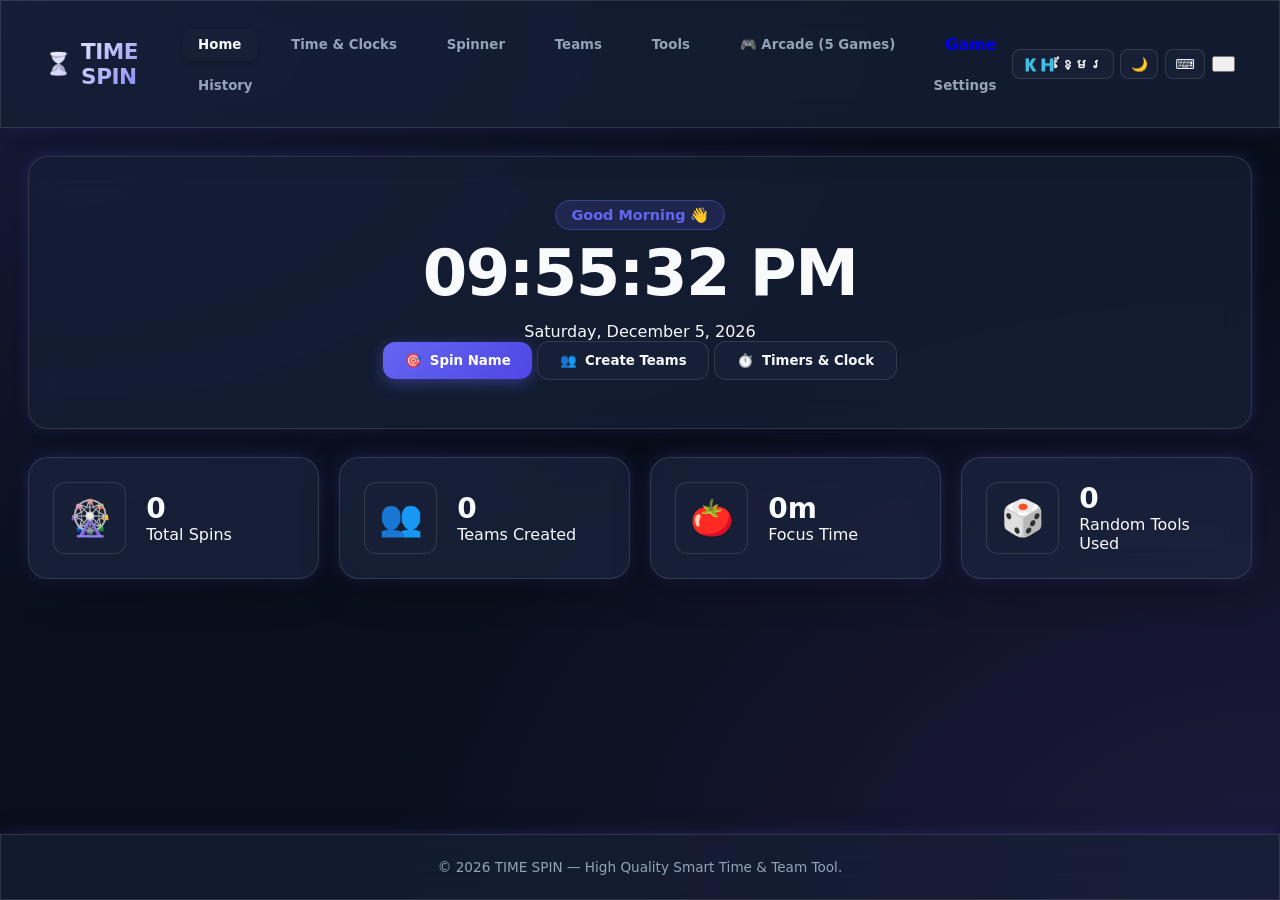
==== index.html @ ddfedff4 "Update index.html" ====
<!DOCTYPE html>
<html lang="en" data-theme="dark">
<head>
    <meta charset="UTF-8">
    <meta name="viewport" content="width=device-width, initial-scale=1.0">

    <!-- Primary Search Engine Meta Tags -->
    <title>TIME SPIN</title>
    <meta name="title" content="TIME SPIN">
    <meta name="description" content="Spin the wheel for fair team selection, random decision making, and smart time management. Fast, interactive, and free web tool for teams.">
    <meta name="keywords" content="time spin, spinner wheel, random team generator, picker wheel, team decision tool, smart time tool">
    <meta name="robots" content="index, follow">
    <meta name="author" content="TIME SPIN">
    <link rel="canonical" href="https://wheel-khm.vercel.app/">

    <!-- Google Verification -->
    <meta name="google-site-verification" content="googleb26cb705396bf2af.html" />
    <meta name="google-site-verification" content="B0b2CfWbl_E08tUNxTFK2BG5XMaXDH1LVShNMa6M0r8" />

    <!-- Open Graph / Facebook (Shows Logo & Banner on Link Shares) -->
    <meta property="og:type" content="website">
    <meta property="og:url" content="https://wheel-khm.vercel.app/">
    <meta property="og:title" content="TIME SPIN">
    <meta property="og:description" content="Spin the wheel for fair team selection, random decision making, and smart time management.">
    <meta property="og:image" content="https://wheel-khm.vercel.app/logo.png">
    <meta property="og:site_name" content="TIME SPIN">

    <!-- Twitter Card -->
    <meta name="twitter:card" content="summary_large_image">
    <meta name="twitter:url" content="https://wheel-khm.vercel.app/">
    <meta name="twitter:title" content="TIME SPIN">
    <meta name="twitter:description" content="Spin the wheel for fair team selection, random decision making, and smart time management.">
    <meta name="twitter:image" content="https://wheel-khm.vercel.app/logo.png">

    <!-- Favicon & Apple Touch Icon -->
    <link rel="icon" href="logo.png" type="image/png">
    <link rel="shortcut icon" href="logo.png" type="image/png">
    <link rel="apple-touch-icon" href="logo.png">

    <!-- Stylesheet -->
    <link rel="stylesheet" href="style.css">

    <!-- Google Structured Data (JSON-LD) for Logo & Search Snippets -->
    <script type="application/ld+json">
    {
      "@context": "https://schema.org",
      "@graph": [
        {
          "@type": "Organization",
          "@id": "https://yourdomain.com/#organization",
          "name": "TIME SPIN",
          "url": "https://yourdomain.com/",
          "logo": {
            "@type": "ImageObject",
            "url": "https://yourdomain.com/logo.png"
          }
        },
        {
          "@type": "WebApplication",
          "@id": "https://yourdomain.com/#webapp",
          "url": "https://yourdomain.com/",
          "name": "TIME SPIN",
          "applicationCategory": "UtilityApplication",
          "operatingSystem": "All",
          "description": "Interactive wheel tool for time management, random selection, and team coordination."
        }
      ]
    }
    </script>
</head>
<body>

    <canvas id="confettiCanvas"></canvas>

    <!-- HEADER / NAVIGATION -->
    <header class="navbar glass">
        <div class="nav-container">
            <div class="logo">
                <div class="logo-icon">⏳</div>
                <span class="logo-text">TIME SPIN</span>
            </div>

            <nav class="nav-menu" id="navMenu">
                <button class="nav-link active" data-tab="home" data-i18n="nav_home">Home</button>
                <button class="nav-link" data-tab="time" data-i18n="nav_time">Time & Clocks</button>
                <button class="nav-link" data-tab="spinner" data-i18n="nav_spinner">Spinner</button>
                <button class="nav-link" data-tab="teams" data-i18n="nav_teams">Teams</button>
                <button class="nav-link" data-tab="tools" data-i18n="nav_tools">Tools</button>
                <button class="nav-link" data-tab="games">🎮 Arcade (5 Games)</button>
                <!-- <button class="nav-link" data-tab="games"><a href="./game/index.html"></a>🎮 Arcade</button> -->

                <button class="nav-link" id="game"><a href="./game/index.html">Game</a></button>
                <button class="nav-link" data-tab="history" data-i18n="nav_history">History</button>
                <button class="nav-link" data-tab="settings" data-i18n="nav_settings">Settings</button>
            </nav>

            <div class="nav-actions">
                <button class="icon-btn" id="langToggle" aria-label="Toggle Language">🇰🇭 ខ្មែរ</button>
                <button class="icon-btn" id="themeToggle" aria-label="Toggle Theme">🌙</button>
                <button class="icon-btn" id="shortcutHelpBtn" aria-label="Keyboard Shortcuts">⌨️</button>
                <button class="hamburger" id="hamburgerBtn" aria-label="Toggle Menu">
                    <span></span><span></span><span></span>
                </button>
            </div>
        </div>
    </header>

    <!-- MAIN CONTENT CONTAINERS -->
    <main class="app-main">

        <!-- 1. HOME DASHBOARD -->
        <section id="tab-home" class="tab-page active">
            <div class="hero-section glass">
                <div class="hero-content">
                    <span class="greeting-badge" id="greetingText">Good Morning 👋</span>
                    <h1 class="hero-time" id="heroTimeDisplay">00:00:00 AM</h1>
                    <p class="hero-date" id="heroDateDisplay">Thursday, August 20, 2026</p>
                    <div class="quick-actions">
                        <button class="btn btn-primary" onclick="switchTab('spinner')">🎯 <span data-i18n="btn_spin">Spin Name</span></button>
                        <button class="btn btn-secondary" onclick="switchTab('teams')">👥 <span data-i18n="btn_teams">Create Teams</span></button>
                        <button class="btn btn-secondary" onclick="switchTab('time')">⏱️ <span data-i18n="btn_timer">Timers & Clock</span></button>
                    </div>
                </div>
            </div>

            <div class="grid-layout cols-4 mt-2">
                <div class="card glass stat-card">
                    <div class="stat-icon">🎡</div>
                    <div>
                        <div class="stat-value" id="statSpins">0</div>
                        <div class="stat-label" data-i18n="stat_spins">Total Spins</div>
                    </div>
                </div>
                <div class="card glass stat-card">
                    <div class="stat-icon">👥</div>
                    <div>
                        <div class="stat-value" id="statTeams">0</div>
                        <div class="stat-label" data-i18n="stat_teams">Teams Created</div>
                    </div>
                </div>
                <div class="card glass stat-card">
                    <div class="stat-icon">🍅</div>
                    <div>
                        <div class="stat-value" id="statFocus">0m</div>
                        <div class="stat-label" data-i18n="stat_focus">Focus Time</div>
                    </div>
                </div>
                <div class="card glass stat-card">
                    <div class="stat-icon">🎲</div>
                    <div>
                        <div class="stat-value" id="statRandom">0</div>
                        <div class="stat-label" data-i18n="stat_random">Random Tools Used</div>
                    </div>
                </div>
            </div>
        </section>

        <!-- 2. TIME & CLOCKS SECTION -->
        <section id="tab-time" class="tab-page">
            <div class="subnav-tabs">
                <button class="subtab-btn active" data-subtab="subtab-clock" data-i18n="sub_clock">Clock</button>
                <button class="subtab-btn" data-subtab="subtab-timer" data-i18n="sub_timer">Timer</button>
                <button class="subtab-btn" data-subtab="subtab-stopwatch" data-i18n="sub_stopwatch">Stopwatch</button>
                <button class="subtab-btn" data-subtab="subtab-pomodoro" data-i18n="sub_pomodoro">Pomodoro</button>
                <button class="subtab-btn" data-subtab="subtab-world" data-i18n="sub_world">World Clock</button>
                <button class="subtab-btn" data-subtab="subtab-alarm" data-i18n="sub_alarm">Alarms</button>
            </div>

            <!-- Digital & Analog Clock -->
            <div id="subtab-clock" class="subtab-content active">
                <div class="grid-layout cols-2">
                    <div class="card glass text-center">
                        <h3 data-i18n="digital_clock">Digital Clock</h3>
                        <div class="clock-large" id="digitalClockTime">00:00:00</div>
                        <div class="clock-sub" id="digitalClockDate">Loading...</div>
                        <div class="mt-1">
                            <button class="btn btn-sm btn-secondary" id="toggleFormatBtn">Switch to 24H</button>
                        </div>
                    </div>
                    <div class="card glass flex-center flex-column">
                        <h3 data-i18n="analog_clock">Analog Clock</h3>
                        <div class="analog-clock">
                            <div class="hand hour-hand" id="hourHand"></div>
                            <div class="hand min-hand" id="minHand"></div>
                            <div class="hand sec-hand" id="secHand"></div>
                            <div class="center-dot"></div>
                        </div>
                    </div>
                </div>
            </div>

            <!-- Countdown Timer -->
            <div id="subtab-timer" class="subtab-content">
                <div class="card glass max-w-600 text-center">
                    <h3 data-i18n="timer_title">Countdown Timer</h3>
                    <div class="timer-display-large" id="timerDisplay">00:00:00</div>
                    <div class="input-group-row mb-1">
                        <input type="number" id="timerHrs" placeholder="HH" min="0" max="23">
                        <input type="number" id="timerMins" placeholder="MM" min="0" max="59" value="5">
                        <input type="number" id="timerSecs" placeholder="SS" min="0" max="59" value="0">
                    </div>
                    <div class="preset-pills mb-1">
                        <button class="pill-btn" onclick="setTimerPreset(1)">1m</button>
                        <button class="pill-btn" onclick="setTimerPreset(5)">5m</button>
                        <button class="pill-btn" onclick="setTimerPreset(10)">10m</button>
                        <button class="pill-btn" onclick="setTimerPreset(15)">15m</button>
                        <button class="pill-btn" onclick="setTimerPreset(30)">30m</button>
                    </div>
                    <div class="flex-center gap-1">
                        <button class="btn btn-primary" id="timerStartBtn" onclick="toggleTimer()">Start</button>
                        <button class="btn btn-danger" onclick="resetTimer()">Reset</button>
                    </div>
                </div>
            </div>

            <!-- Stopwatch -->
            <div id="subtab-stopwatch" class="subtab-content">
                <div class="card glass max-w-600 text-center">
                    <h3 data-i18n="sw_title">Precision Stopwatch</h3>
                    <div class="timer-display-large" id="swDisplay">00:00:00.00</div>
                    <div class="flex-center gap-1 mb-1">
                        <button class="btn btn-primary" id="swStartBtn" onclick="toggleStopwatch()">Start</button>
                        <button class="btn btn-secondary" onclick="lapStopwatch()">Lap</button>
                        <button class="btn btn-danger" onclick="resetStopwatch()">Reset</button>
                    </div>
                    <div class="lap-list mt-1" id="lapList"></div>
                </div>
            </div>

            <!-- Pomodoro Timer -->
            <div id="subtab-pomodoro" class="subtab-content">
                <div class="card glass max-w-600 text-center">
                    <span class="greeting-badge" id="pomoPhase">Focus Session</span>
                    <div class="timer-display-large" id="pomoDisplay">25:00</div>
                    <p class="mb-1" id="pomoQuote">"Stay focused 💪"</p>
                    <div class="flex-center gap-1 mb-1">
                        <button class="btn btn-primary" id="pomoStartBtn" onclick="togglePomo()">Start</button>
                        <button class="btn btn-secondary" onclick="skipPomo()">Skip</button>
                        <button class="btn btn-danger" onclick="resetPomo()">Reset</button>
                    </div>
                    <div class="stat-label">Completed Sessions: <strong id="pomoSessionCount">0</strong></div>
                </div>
            </div>

            <!-- World Clock -->
            <div id="subtab-world" class="subtab-content">
                <div class="grid-layout cols-3" id="worldClockGrid"></div>
            </div>

            <!-- Alarms -->
            <div id="subtab-alarm" class="subtab-content">
                <div class="card glass max-w-600">
                    <h3 data-i18n="alarm_add">Add New Alarm</h3>
                    <div class="input-group-row">
                        <input type="time" id="alarmTimeInput">
                        <input type="text" id="alarmLabelInput" placeholder="Alarm Label (e.g. Standup)">
                        <button class="btn btn-primary" onclick="addAlarm()">Add Alarm</button>
                    </div>
                    <div class="alarm-list mt-2" id="alarmList"></div>
                </div>
            </div>
        </section>

        <!-- 3. RANDOM NAME SPINNER -->
        <section id="tab-spinner" class="tab-page">
            <div class="spinner-layout">
                <div class="card glass flex-center flex-column wheel-wrapper">
                    <div class="wheel-pointer"></div>
                    <canvas id="wheelCanvas"></canvas>
                    <button class="btn btn-primary btn-lg mt-1" id="spinBtn" onclick="spinWheel()">SPIN 🎯</button>
                </div>

                <div class="card glass control-panel">
                    <h3 data-i18n="participant_manager">Participants Manager</h3>
                    <p class="text-muted text-sm mb-1">Enter names (one per line or separated by commas):</p>
                    <textarea id="namesInput" rows="8">Menghong
Dara
Sokha
Vanna
Rina
Pheak
Chan</textarea>
                    
                    <div class="flex-center gap-1 mb-1">
                        <button class="btn btn-sm btn-secondary" onclick="shuffleNames()">Shuffle</button>
                        <button class="btn btn-sm btn-danger" onclick="clearNames()">Clear</button>
                    </div>

                    <hr class="divider">

                    <div class="toggle-control mb-1">
                        <label for="removeWinnerToggle">Remove winner after spin</label>
                        <input type="checkbox" id="removeWinnerToggle" class="custom-checkbox">
                    </div>
                    <div class="toggle-control">
                        <label for="soundToggle">Sound effects</label>
                        <input type="checkbox" id="soundToggle" class="custom-checkbox" checked>
                    </div>
                </div>
            </div>
        </section>

        <!-- 4. TEAM GENERATOR -->
        <section id="tab-teams" class="tab-page">
            <div class="grid-layout cols-2 mb-2">
                <div class="card glass">
                    <h3 data-i18n="team_gen_title">Team Generator</h3>
                    <label class="text-sm text-muted">Members List:</label>
                    <textarea id="teamMembersInput" rows="6">Menghong
Dara
Sokha
Vanna
Rina
Pheak
Chan
Rith
Lina
Bora
Vannak
Pisey</textarea>
                    <div class="input-group-row mt-1">
                        <div>
                            <label class="text-sm text-muted">Mode:</label>
                            <select id="teamGenMode">
                                <option value="numTeams">Number of Teams</option>
                                <option value="sizeTeam">People per Team</option>
                            </select>
                        </div>
                        <div>
                            <label class="text-sm text-muted">Count / Size:</label>
                            <input type="number" id="teamGenVal" value="3" min="1" max="20">
                        </div>
                    </div>
                    <button class="btn btn-primary mt-1" onclick="generateTeams()">Generate Teams</button>
                </div>

                <div class="card glass">
                    <h3 data-i18n="random_task_assign">Random Task Assignee</h3>
                    <label class="text-sm text-muted">Tasks List (comma-separated):</label>
                    <input type="text" id="taskListInput" value="Presentation, Coding, Design, Testing, Documentation">
                    <button class="btn btn-secondary mt-1" onclick="assignTasks()">Assign Tasks to Members</button>
                    <div class="task-output mt-1" id="taskOutput"></div>
                </div>
            </div>

            <div class="teams-grid" id="teamsOutputGrid"></div>
        </section>

        <!-- 5. TOOLS SECTION -->
        <section id="tab-tools" class="tab-page">
            <div class="grid-layout cols-3">
                <div class="card glass text-center">
                    <h3 data-i18n="tool_coin">Coin Flip</h3>
                    <div class="coin-container">
                        <div class="coin" id="coinElem">
                            <div class="coin-face coin-front">HEADS</div>
                            <div class="coin-face coin-back">TAILS</div>
                        </div>
                    </div>
                    <button class="btn btn-primary" onclick="flipCoin()">FLIP COIN</button>
                </div>

                <div class="card glass text-center">
                    <h3 data-i18n="tool_dice">Dice Roller</h3>
                    <div class="dice-box" id="diceDisplay">6</div>
                    <div class="flex-center gap-1 mb-1">
                        <select id="diceType">
                            <option value="6">D6</option>
                            <option value="8">D8</option>
                            <option value="10">D10</option>
                            <option value="12">D12</option>
                            <option value="20">D20</option>
                        </select>
                    </div>
                    <button class="btn btn-primary" onclick="rollDice()">ROLL DICE</button>
                </div>

                <div class="card glass text-center">
                    <h3 data-i18n="tool_choice">Choice Picker</h3>
                    <div class="result-box" id="choiceOutput">-</div>
                    <input type="text" id="choiceListInput" value="Pizza, Burger, Noodles, Sushi, Rice">
                    <button class="btn btn-primary mt-1" onclick="pickRandomChoice()">PICK RANDOM</button>
                </div>

                <div class="card glass text-center">
                    <h3 data-i18n="tool_number">Number Generator</h3>
                    <div class="result-box" id="numberOutput">-</div>
                    <div class="input-group-row">
                        <input type="number" id="numMin" value="1" placeholder="Min">
                        <input type="number" id="numMax" value="100" placeholder="Max">
                    </div>
                    <button class="btn btn-primary mt-1" onclick="generateRandomNumber()">GENERATE</button>
                </div>
            </div>
        </section>

        <!-- 6. HISTORY DASHBOARD -->
        <section id="tab-history" class="tab-page">
            <div class="card glass">
                <div class="flex-between mb-1">
                    <h3 data-i18n="history_title">Activity & Selection History</h3>
                    <button class="btn btn-sm btn-danger" onclick="clearHistory()">Clear History</button>
                </div>
                <div class="history-list" id="historyListContainer"></div>
            </div>
        </section>

        <!-- 7. SETTINGS PAGE -->
        <section id="tab-settings" class="tab-page">
            <div class="card glass max-w-600">
                <h3 data-i18n="settings_title">Application Settings</h3>
                <div class="setting-item">
                    <span>Accent Theme Color</span>
                    <input type="color" id="accentColorPicker" value="#6366f1" onchange="updateAccentColor(this.value)">
                </div>
                <div class="setting-item">
                    <span>Data Management</span>
                    <div class="flex-center gap-1">
                        <button class="btn btn-sm btn-secondary" onclick="exportData()">Export JSON</button>
                        <button class="btn btn-sm btn-secondary" onclick="triggerImport()">Import JSON</button>
                        <input type="file" id="importFileInput" style="display:none;" onchange="importData(event)">
                    </div>
                </div>
                <div class="setting-item">
                    <span>Reset All Application Data</span>
                    <button class="btn btn-sm btn-danger" onclick="confirmResetAll()">Reset Data</button>
                </div>
            </div>
        </section>

    </main>

    <!-- FOOTER -->
    <footer class="glass footer">
        <p>© 2026 TIME SPIN — High Quality Smart Time & Team Tool.</p>
    </footer>

    <!-- WINNER MODAL -->
    <div class="modal-overlay" id="winnerModal">
        <div class="modal-card glass text-center">
            <h2>🎉 CONGRATULATIONS! 🎉</h2>
            <div class="winner-name-display" id="modalWinnerName">Winner Name</div>
            <p>has been randomly selected!</p>
            <div class="flex-center gap-1 mt-2">
                <button class="btn btn-primary" onclick="closeWinnerModal()">Close</button>
            </div>
        </div>
    </div>

    <!-- SHORTCUTS MODAL -->
    <div class="modal-overlay" id="shortcutsModal">
        <div class="modal-card glass">
            <h3>⌨️ Keyboard Shortcuts</h3>
            <ul class="shortcut-list">
                <li><kbd>Space</kbd> Start / Pause Active Timer</li>
                <li><kbd>S</kbd> Spin Wheel</li>
                <li><kbd>Esc</kbd> Close Modals</li>
            </ul>
            <div class="text-center mt-2">
                <button class="btn btn-secondary" onclick="closeShortcutsModal()">Close</button>
            </div>
        </div>
    </div>


   



    <!-- ARCADE GAMES SECTION -->
<section id="tab-games" class="tab-page">
    <div class="subnav-tabs mb-2">
        <button class="subtab-btn active" data-subtab="subtab-typing">⌨️ Speed Typer</button>
        <button class="subtab-btn" data-subtab="subtab-reaction">⚡ Reaction Tester</button>
        <button class="subtab-btn" data-subtab="subtab-aim">🎯 Aim Trainer</button>
        <button class="subtab-btn" data-subtab="subtab-simon">🧠 Memory Lights</button>
        <button class="subtab-btn" data-subtab="subtab-whack">🔨 Mole Smasher</button>
    </div>

    <!-- 1. SPEED TYPER -->
    <div id="subtab-typing" class="subtab-content active">
        <div class="card glass max-w-600 text-center">
            <h3>Speed Typer</h3>
            <p class="text-muted text-sm mb-1">Type as many words as possible before time runs out!</p>
            <div class="flex-between mb-1">
                <span>Time: <strong id="typerTime">15</strong>s</span>
                <span>Score: <strong id="typerScore">0</strong></span>
            </div>
            <div class="typer-word-box my-1" id="typerWord">Click Start</div>
            <input type="text" id="typerInput" placeholder="Type here..." disabled autocomplete="off">
            <button class="btn btn-primary mt-2" id="typerStartBtn" onclick="startSpeedTyper()">Start Test</button>
        </div>
    </div>

    <!-- 2. REACTION TESTER -->
    <div id="subtab-reaction" class="subtab-content">
        <div class="card glass max-w-600 text-center">
            <h3>Reaction Time Tester</h3>
            <p class="text-muted text-sm mb-1">Click the box as fast as you can when it turns GREEN!</p>
            <div class="reaction-box my-2" id="reactionBox" onclick="handleReactionClick()">Click to Begin</div>
            <div class="game-status-text" id="reactionResult">Best Time: -- ms</div>
        </div>
    </div>

    <!-- 3. AIM TRAINER -->
    <div id="subtab-aim" class="subtab-content">
        <div class="card glass max-w-600 text-center">
            <h3>Aim & Click Trainer</h3>
            <div class="flex-between mb-1">
                <span>Time: <strong id="aimTime">15</strong>s</span>
                <span>Targets: <strong id="aimScore">0</strong></span>
            </div>
            <div class="aim-area my-1" id="aimArea">
                <div class="aim-target" id="aimTarget" onclick="hitAimTarget()">🎯</div>
            </div>
            <button class="btn btn-primary mt-1" id="aimStartBtn" onclick="startAimTrainer()">Start Game</button>
        </div>
    </div>

    <!-- 4. MEMORY LIGHTS (SIMON) -->
    <div id="subtab-simon" class="subtab-content">
        <div class="card glass max-w-600 text-center">
            <h3>Memory Pattern Lights</h3>
            <div class="game-status-text my-1" id="simonStatus">Level: 1</div>
            <div class="simon-grid my-2">
                <button class="simon-btn red" id="simon-0" onclick="handleSimonClick(0)"></button>
                <button class="simon-btn blue" id="simon-1" onclick="handleSimonClick(1)"></button>
                <button class="simon-btn green" id="simon-2" onclick="handleSimonClick(2)"></button>
                <button class="simon-btn yellow" id="simon-3" onclick="handleSimonClick(3)"></button>
            </div>
            <button class="btn btn-primary" onclick="startSimon()">Start Sequence</button>
        </div>
    </div>

    <!-- 5. MOLE SMASHER -->
    <div id="subtab-whack" class="subtab-content">
        <div class="card glass max-w-600 text-center">
            <h3>Mole Smasher</h3>
            <div class="flex-between mb-1">
                <span>Time: <strong id="moleTime">15</strong>s</span>
                <span>Score: <strong id="moleScore">0</strong></span>
            </div>
            <div class="mole-grid my-2">
                <div class="mole-hole" onclick="smackMole(0)"><span class="mole">🐹</span></div>
                <div class="mole-hole" onclick="smackMole(1)"><span class="mole">🐹</span></div>
                <div class="mole-hole" onclick="smackMole(2)"><span class="mole">🐹</span></div>
                <div class="mole-hole" onclick="smackMole(3)"><span class="mole">🐹</span></div>
                <div class="mole-hole" onclick="smackMole(4)"><span class="mole">🐹</span></div>
                <div class="mole-hole" onclick="smackMole(5)"><span class="mole">🐹</span></div>
            </div>
            <button class="btn btn-primary" id="moleStartBtn" onclick="startMoleGame()">Start Game</button>
        </div>
    </div>
</section>

    <script src="script.js"></script>
</body>
</html>
---- style.css ----
/* --- TIME SPIN ULTRA-HIGH QUALITY STYLESHEET --- */

:root {
    --bg-primary: #0a0f1d;
    --bg-secondary: #161f36;
    --bg-glass: rgba(22, 31, 54, 0.75);
    --bg-card: rgba(30, 41, 69, 0.6);
    --text-primary: #f8fafc;
    --text-muted: #94a3b8;
    --accent-color: #6366f1;
    --accent-hover: #4f46e5;
    --accent-glow: rgba(99, 102, 241, 0.4);
    --border-color: rgba(255, 255, 255, 0.12);
    --shadow-glow: 0 12px 40px -10px rgba(0, 0, 0, 0.5), 0 0 20px -5px var(--accent-glow);
    --radius-lg: 20px;
    --radius-md: 12px;
    --radius-sm: 8px;
    --transition-speed: 0.25s;
}

[data-theme="light"] {
    --bg-primary: #f1f5f9;
    --bg-secondary: #ffffff;
    --bg-glass: rgba(255, 255, 255, 0.85);
    --bg-card: rgba(255, 255, 255, 0.7);
    --text-primary: #0f172a;
    --text-muted: #64748b;
    --border-color: rgba(0, 0, 0, 0.08);
    --shadow-glow: 0 12px 30px -10px rgba(0, 0, 0, 0.08);
}

* {
    box-sizing: border-box;
    margin: 0;
    padding: 0;
    font-family: system-ui, -apple-system, BlinkMacSystemFont, 'Segoe UI', Roboto, 'Khmer OS Battambang', sans-serif;
    text-decoration: none;
}

body {
    background-color: var(--bg-primary);
    background-image: 
        radial-gradient(at 0% 0%, rgba(99, 102, 241, 0.15) 0px, transparent 50%),
        radial-gradient(at 100% 100%, rgba(139, 92, 246, 0.15) 0px, transparent 50%);
    background-attachment: fixed;
    color: var(--text-primary);
    min-height: 100vh;
    display: flex;
    flex-direction: column;
    overflow-x: hidden;
    transition: background-color var(--transition-speed), color var(--transition-speed);
}

/* Glassmorphism Surface */
.glass {
    background: var(--bg-glass);
    backdrop-filter: blur(16px);
    -webkit-backdrop-filter: blur(16px);
    border: 1px solid var(--border-color);
    box-shadow: var(--shadow-glow);
}

/* Custom Scrollbars */
::-webkit-scrollbar { width: 8px; }
::-webkit-scrollbar-track { background: var(--bg-primary); }
::-webkit-scrollbar-thumb { background: var(--border-color); border-radius: 4px; }
::-webkit-scrollbar-thumb:hover { background: var(--accent-color); }

/* Navigation */
.navbar {
    position: sticky;
    top: 0;
    z-index: 100;
    padding: 0.85rem 1.75rem;
}

.nav-container {
    max-width: 1400px;
    margin: 0 auto;
    display: flex;
    justify-content: space-between;
    align-items: center;
}

.logo {
    display: flex;
    align-items: center;
    gap: 0.6rem;
    font-weight: 800;
    font-size: 1.35rem;
    letter-spacing: -0.5px;
    background: linear-gradient(135deg, #fff 0%, var(--accent-color) 100%);
    -webkit-background-clip: text;
    -webkit-text-fill-color: transparent;
}

.nav-menu { display: flex; gap: 0.35rem; }

.nav-link {
    background: transparent;
    border: none;
    color: var(--text-muted);
    padding: 0.55rem 0.95rem;
    border-radius: var(--radius-sm);
    cursor: pointer;
    font-weight: 600;
    transition: var(--transition-speed);
}

.nav-link:hover, .nav-link.active {
    color: var(--text-primary);
    background: var(--bg-secondary);
    box-shadow: 0 2px 8px rgba(0,0,0,0.2);
}

.icon-btn {
    background: var(--bg-secondary);
    border: 1px solid var(--border-color);
    color: var(--text-primary);
    padding: 0.5rem 0.75rem;
    border-radius: var(--radius-sm);
    cursor: pointer;
    font-size: 0.95rem;
    font-weight: 600;
    transition: var(--transition-speed);
}

.icon-btn:hover { transform: translateY(-2px); border-color: var(--accent-color); }

/* Main App Shell */
.app-main {
    flex: 1;
    max-width: 1400px;
    width: 100%;
    margin: 0 auto;
    padding: 1.75rem;
}

.tab-page {
    display: none;
    animation: fadeIn 0.3s cubic-bezier(0.16, 1, 0.3, 1);
}

.tab-page.active { display: block; }

@keyframes fadeIn {
    from { opacity: 0; transform: translateY(10px); }
    to { opacity: 1; transform: translateY(0); }
}

/* Dashboard Hero */
.hero-section {
    padding: 3rem 2rem;
    border-radius: var(--radius-lg);
    text-align: center;
    margin-bottom: 1.75rem;
}

.greeting-badge {
    background: rgba(99, 102, 241, 0.15);
    border: 1px solid var(--accent-glow);
    padding: 0.4rem 1rem;
    border-radius: 20px;
    font-size: 0.9rem;
    color: var(--accent-color);
    font-weight: 700;
}

.hero-time {
    font-size: 4rem;
    font-weight: 900;
    margin: 0.75rem 0;
    letter-spacing: -1.5px;
    font-variant-numeric: tabular-nums;
}

/* Grids & Cards */
.grid-layout { display: grid; gap: 1.25rem; }
.cols-2 { grid-template-columns: repeat(2, 1fr); }
.cols-3 { grid-template-columns: repeat(3, 1fr); }
.cols-4 { grid-template-columns: repeat(4, 1fr); }

.card {
    background: var(--bg-card);
    padding: 1.5rem;
    border-radius: var(--radius-lg);
    border: 1px solid var(--border-color);
}

.stat-card { display: flex; align-items: center; gap: 1.25rem; }
.stat-icon {
    font-size: 2.2rem;
    background: var(--bg-secondary);
    padding: 0.85rem;
    border-radius: var(--radius-md);
    border: 1px solid var(--border-color);
}
.stat-value { font-size: 1.75rem; font-weight: 800; }

/* Spinner Layout */
.spinner-layout {
    display: grid;
    grid-template-columns: 1fr 360px;
    gap: 1.75rem;
}

.wheel-wrapper {
    position: relative;
    min-height: 520px;
}

#wheelCanvas {
    width: 440px;
    height: 440px;
    max-width: 100%;
    filter: drop-shadow(0 10px 20px rgba(0,0,0,0.4));
}

.wheel-pointer {
    position: absolute;
    top: 22px;
    left: 50%;
    transform: translateX(-50%);
    width: 0; height: 0;
    border-left: 18px solid transparent;
    border-right: 18px solid transparent;
    border-top: 36px solid #ef4444;
    z-index: 10;
    filter: drop-shadow(0 4px 6px rgba(0,0,0,0.4));
}

/* Toggle Control Styling */
.toggle-control {
    display: flex;
    justify-content: space-between;
    align-items: center;
    font-weight: 600;
    font-size: 0.95rem;
}

.custom-checkbox {
    width: 18px;
    height: 18px;
    accent-color: var(--accent-color);
    cursor: pointer;
}

/* Dynamic Controls & Inputs */
textarea, input[type="text"], input[type="number"], input[type="time"], select {
    width: 100%;
    background: var(--bg-secondary);
    border: 1px solid var(--border-color);
    color: var(--text-primary);
    padding: 0.75rem;
    border-radius: var(--radius-sm);
    outline: none;
    font-size: 0.95rem;
    transition: var(--transition-speed);
}

textarea:focus, input:focus, select:focus {
    border-color: var(--accent-color);
    box-shadow: 0 0 0 3px var(--accent-glow);
}

/* Buttons */
.btn {
    padding: 0.7rem 1.35rem;
    border-radius: var(--radius-md);
    border: none;
    font-weight: 700;
    cursor: pointer;
    transition: var(--transition-speed);
    display: inline-flex;
    align-items: center;
    justify-content: center;
    gap: 0.5rem;
}

.btn-primary {
    background: linear-gradient(135deg, var(--accent-color) 0%, var(--accent-hover) 100%);
    color: #fff;
    box-shadow: 0 4px 15px var(--accent-glow);
}

.btn-primary:hover { transform: translateY(-2px); box-shadow: 0 6px 20px var(--accent-glow); }
.btn-secondary { background: var(--bg-secondary); color: var(--text-primary); border: 1px solid var(--border-color); }
.btn-secondary:hover { background: var(--border-color); }
.btn-danger { background: #ef4444; color: #fff; }
.btn-danger:hover { background: #dc2626; }
.btn-sm { padding: 0.45rem 0.85rem; font-size: 0.85rem; }
.btn-lg { padding: 0.95rem 2.25rem; font-size: 1.15rem; border-radius: 30px; }

/* Countdown & Stopwatch Displays */
.clock-large, .timer-display-large {
    font-size: 4.5rem;
    font-weight: 900;
    font-variant-numeric: tabular-nums;
    margin: 1.25rem 0;
    letter-spacing: -1px;
}

/* Coin, Dice, & Choice Box */
.dice-box, .result-box {
    font-size: 3.5rem;
    font-weight: 900;
    padding: 1.5rem;
    background: var(--bg-secondary);
    border-radius: var(--radius-md);
    margin: 1rem 0;
    border: 1px dashed var(--border-color);
}

.coin-container {
    perspective: 1000px;
    margin: 1.5rem auto;
    width: 120px; height: 120px;
}

.coin {
    width: 100%; height: 100%;
    position: relative;
    transform-style: preserve-3d;
    transition: transform 1s cubic-bezier(0.175, 0.885, 0.32, 1.275);
}

.coin-face {
    position: absolute; width: 100%; height: 100%;
    border-radius: 50%;
    backface-visibility: hidden;
    display: flex; align-items: center; justify-content: center;
    font-weight: 900; font-size: 1.1rem;
    border: 4px solid #f59e0b;
    background: linear-gradient(135deg, #fbbf24 0%, #d97706 100%);
    color: #fff;
    box-shadow: 0 8px 20px rgba(217, 119, 6, 0.4);
}

.coin-back { transform: rotateY(180deg); background: linear-gradient(135deg, #f59e0b 0%, #b45309 100%); }

/* Subnav Tabs */
.subnav-tabs {
    display: flex; gap: 0.5rem; margin-bottom: 1.5rem;
    border-bottom: 1px solid var(--border-color); padding-bottom: 0.5rem;
}

.subtab-btn {
    background: transparent; border: none; color: var(--text-muted);
    padding: 0.6rem 1.1rem; font-weight: 700; cursor: pointer; border-radius: var(--radius-sm);
}

.subtab-btn.active { color: var(--text-primary); background: var(--bg-secondary); }
.subtab-content { display: none; }
.subtab-content.active { display: block; }

/* Modals */
.modal-overlay {
    position: fixed; top: 0; left: 0; right: 0; bottom: 0;
    background: rgba(0, 0, 0, 0.75);
    backdrop-filter: blur(8px);
    display: none; align-items: center; justify-content: center;
    z-index: 1000;
}

.modal-overlay.active { display: flex; animation: fadeIn 0.25s ease-out; }

.modal-card {
    width: 90%; max-width: 480px; padding: 2.25rem;
    border-radius: var(--radius-lg);
}

.winner-name-display {
    font-size: 2.75rem; font-weight: 900; color: #10b981;
    margin: 1.25rem 0; text-shadow: 0 0 20px rgba(16, 185, 129, 0.4);
}

canvas#confettiCanvas {
    position: fixed; top: 0; left: 0; width: 100vw; height: 100vh;
    pointer-events: none; z-index: 999;
}

/* Footer */
.footer {
    text-align: center; padding: 1.5rem; font-size: 0.85rem;
    color: var(--text-muted); margin-top: auto; border-radius: 0;
}

/* Helpers */
.text-center { text-align: center; }
.text-muted { color: var(--text-muted); }
.text-sm { font-size: 0.85rem; }
.flex-center { display: flex; align-items: center; justify-content: center; }
.flex-between { display: flex; align-items: center; justify-content: space-between; }
.flex-column { flex-direction: column; }
.gap-1 { gap: 0.75rem; }
.mt-1 { margin-top: 0.75rem; }
.mt-2 { margin-top: 1.5rem; }
.mb-1 { margin-bottom: 0.75rem; }
.mb-2 { margin-bottom: 1.5rem; }
.max-w-600 { max-width: 600px; margin: 0 auto; }
.divider { border: 0; height: 1px; background: var(--border-color); margin: 1.25rem 0; }
/* --- GLOBAL BREAKPOINTS & LAYOUT --- */
@media (max-width: 992px) {
    .cols-3, .cols-4 { grid-template-columns: repeat(2, 1fr); }
    .spinner-layout { grid-template-columns: 1fr; }
}

@media (max-width: 768px) {
    .cols-2, .cols-3, .cols-4 { grid-template-columns: 1fr; }
    .hero-time { font-size: clamp(2rem, 8vw, 2.75rem); }
    .clock-large, .timer-display-large { font-size: clamp(2.25rem, 9vw, 3.25rem); }
}

/* Fix for Navbar Overflow (as seen in screenshot) */
header, nav, .navbar {
    display: flex;
    flex-wrap: wrap;
    align-items: center;
    justify-content: space-between;
    gap: 0.75rem;
    max-width: 100%;
    box-sizing: border-box;
}

nav a, .nav-item {
    font-size: clamp(0.875rem, 2vw, 1rem);
    white-space: nowrap;
}


/* --- ARCADE GAMES STYLES --- */
.my-1 { margin-top: 0.75rem; margin-bottom: 0.75rem; }
.my-2 { margin-top: 1.5rem; margin-bottom: 1.5rem; }

/* Speed Typer */
.typer-word-box {
    font-size: clamp(1.5rem, 5vw, 2rem);
    font-weight: 900;
    color: var(--accent-color);
    letter-spacing: 2px;
    text-align: center;
    word-break: break-word;
}

/* Reaction Tester */
.reaction-box {
    height: clamp(140px, 25vh, 180px);
    background: var(--bg-secondary);
    border: 2px dashed var(--border-color);
    border-radius: var(--radius-lg);
    display: flex;
    align-items: center;
    justify-content: center;
    font-size: clamp(1.1rem, 4vw, 1.5rem);
    font-weight: 800;
    cursor: pointer;
    user-select: none;
    text-align: center;
    padding: 1rem;
    transition: background-color 0.2s, color 0.2s;
}

.reaction-box.waiting { background: #ef4444; color: #fff; border-style: solid; }
.reaction-box.ready { background: #10b981; color: #fff; border-style: solid; }

/* Aim Trainer */
.aim-area {
    position: relative;
    height: clamp(200px, 35vh, 260px);
    background: var(--bg-secondary);
    border: 1px solid var(--border-color);
    border-radius: var(--radius-md);
    overflow: hidden;
    width: 100%;
}

.aim-target {
    position: absolute;
    font-size: clamp(1.6rem, 5vw, 2.2rem);
    cursor: pointer;
    user-select: none;
    display: none;
    transition: transform 0.1s ease;
    touch-action: manipulation;
}

.aim-target:active { transform: scale(0.8); }

/* Memory Lights (Simon) */
.simon-grid {
    display: grid;
    grid-template-columns: repeat(2, 1fr);
    gap: 15px;
    width: 100%;
    max-width: 240px;
    margin: 0 auto;
}

.simon-btn {
    aspect-ratio: 1;
    width: 100%;
    border: none;
    border-radius: var(--radius-md);
    opacity: 0.4;
    cursor: pointer;
    transition: opacity 0.2s, transform 0.1s;
    touch-action: manipulation;
}

.simon-btn:active, .simon-btn.active { opacity: 1; transform: scale(0.96); }
.simon-btn.red { background: #ef4444; }
.simon-btn.blue { background: #3b82f6; }
.simon-btn.green { background: #10b981; }
.simon-btn.yellow { background: #f59e0b; }

/* Mole Smasher */
.mole-grid {
    display: grid;
    grid-template-columns: repeat(3, 1fr);
    gap: clamp(8px, 2vw, 15px);
    width: 100%;
    max-width: 360px;
    margin: 0 auto;
}

.mole-hole {
    height: clamp(70px, 15vw, 90px);
    background: var(--bg-secondary);
    border: 1px solid var(--border-color);
    border-radius: var(--radius-md);
    position: relative;
    overflow: hidden;
    cursor: pointer;
    touch-action: manipulation;
}

.mole {
    position: absolute;
    bottom: -60px;
    left: 50%;
    transform: translateX(-50%);
    font-size: clamp(1.8rem, 6vw, 2.5rem);
    transition: bottom 0.15s ease;
    user-select: none;
}

.mole-hole.active .mole { bottom: clamp(6px, 1.5vw, 12px); }

/* Extra Mobile Adjustments */
@media (max-width: 480px) {
    .simon-grid { gap: 10px; max-width: 200px; }
    .mole-grid { gap: 8px; }
}





/* Fix header container layout */
.navbar {
    width: 100%;
    position: relative;
    z-index: 1000;
}

.nav-container {
    display: flex;
    align-items: center;
    justify-content: space-between;
    width: 100%;
    padding: 0.75rem 1rem;
    box-sizing: border-box;
}

/* Force action buttons to stay in a single horizontal row */
.nav-actions {
    display: flex !important;
    flex-direction: row !important;
    align-items: center !important;
    gap: 0.4rem !important;
    flex-wrap: nowrap !important; /* Prevents icons from dropping to a new line */
}

/* Fix icon sizing so they fit cleanly on small screens */
.nav-actions .icon-btn,
.nav-actions .hamburger {
    padding: 0.4rem 0.6rem;
    font-size: 0.85rem;
    white-space: nowrap;
    flex-shrink: 0; /* Prevents icons from shrinking or breaking */
}

/* Ensure hidden menu pops up full width below the header */
@media (max-width: 992px) {
    .nav-menu {
        display: none;
        position: absolute;
        top: 100%;
        left: 0;
        width: 100%;
        background: var(--bg-primary, #1e1e2d); /* Dark theme match */
        flex-direction: column;
        padding: 1rem;
        gap: 0.5rem;
        box-shadow: 0 10px 20px rgba(0,0,0,0.3);
        box-sizing: border-box;
    }

    .nav-menu.active,
    .nav-menu.open {
        display: flex !important;
    }
}
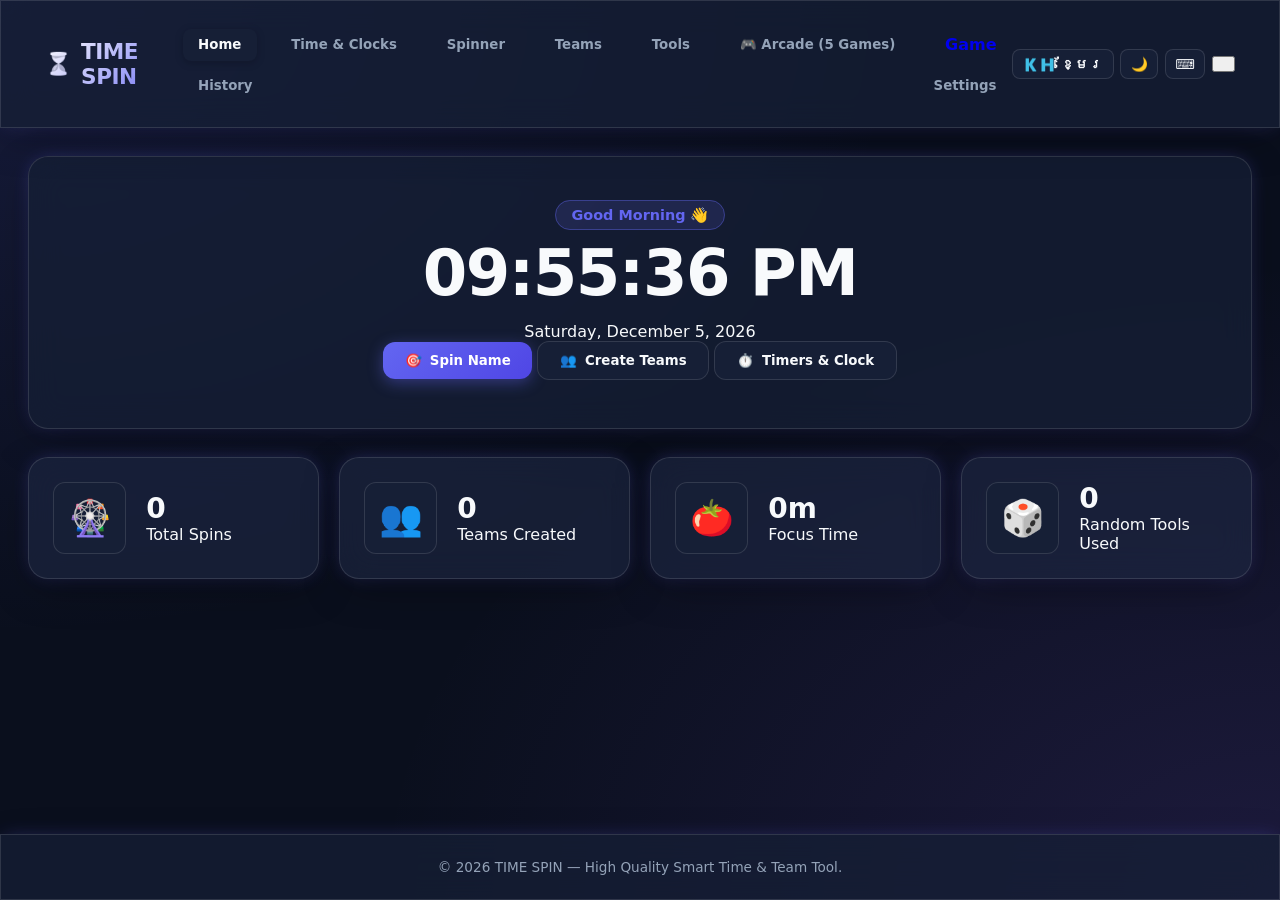
==== commit 3252e3ae: "Update index.html" ====
--- a/index.html
+++ b/index.html
@@ -5,8 +5,12 @@
     <meta name="viewport" content="width=device-width, initial-scale=1.0">
 
     <!-- Primary Search Engine Meta Tags -->
-    <title>TIME SPIN</title>
-    <meta name="title" content="TIME SPIN">
+    <title>TIME SPIN PRO</title>
+    <meta name="title" content="TIME SPIN PRO">
+
+    <meta property="og:title" content="TIME SPIN PRO">
+    <meta name="twitter:title" content="TIME SPIN PRO">
+    
     <meta name="description" content="Spin the wheel for fair team selection, random decision making, and smart time management. Fast, interactive, and free web tool for teams.">
     <meta name="keywords" content="time spin, spinner wheel, random team generator, picker wheel, team decision tool, smart time tool">
     <meta name="robots" content="index, follow">
@@ -41,32 +45,32 @@
     <link rel="stylesheet" href="style.css">
 
     <!-- Google Structured Data (JSON-LD) for Logo & Search Snippets -->
-    <script type="application/ld+json">
+   <script type="application/ld+json">
+{
+  "@context": "https://schema.org",
+  "@graph": [
     {
-      "@context": "https://schema.org",
-      "@graph": [
-        {
-          "@type": "Organization",
-          "@id": "https://yourdomain.com/#organization",
-          "name": "TIME SPIN",
-          "url": "https://yourdomain.com/",
-          "logo": {
-            "@type": "ImageObject",
-            "url": "https://yourdomain.com/logo.png"
-          }
-        },
-        {
-          "@type": "WebApplication",
-          "@id": "https://yourdomain.com/#webapp",
-          "url": "https://yourdomain.com/",
-          "name": "TIME SPIN",
-          "applicationCategory": "UtilityApplication",
-          "operatingSystem": "All",
-          "description": "Interactive wheel tool for time management, random selection, and team coordination."
-        }
-      ]
+      "@type": "Organization",
+      "@id": "https://wheel-khm.vercel.app/#organization",
+      "name": "TIME SPIN PRO",
+      "url": "https://wheel-khm.vercel.app/",
+      "logo": {
+        "@type": "ImageObject",
+        "url": "https://wheel-khm.vercel.app/logo.png"
+      }
+    },
+    {
+      "@type": "WebApplication",
+      "@id": "https://wheel-khm.vercel.app/#webapp",
+      "url": "https://wheel-khm.vercel.app/",
+      "name": "TIME SPIN PRO",
+      "applicationCategory": "UtilityApplication",
+      "operatingSystem": "All",
+      "description": "Interactive wheel tool for time management, random selection, and team coordination."
     }
-    </script>
+  ]
+}
+</script>
 </head>
 <body>
 
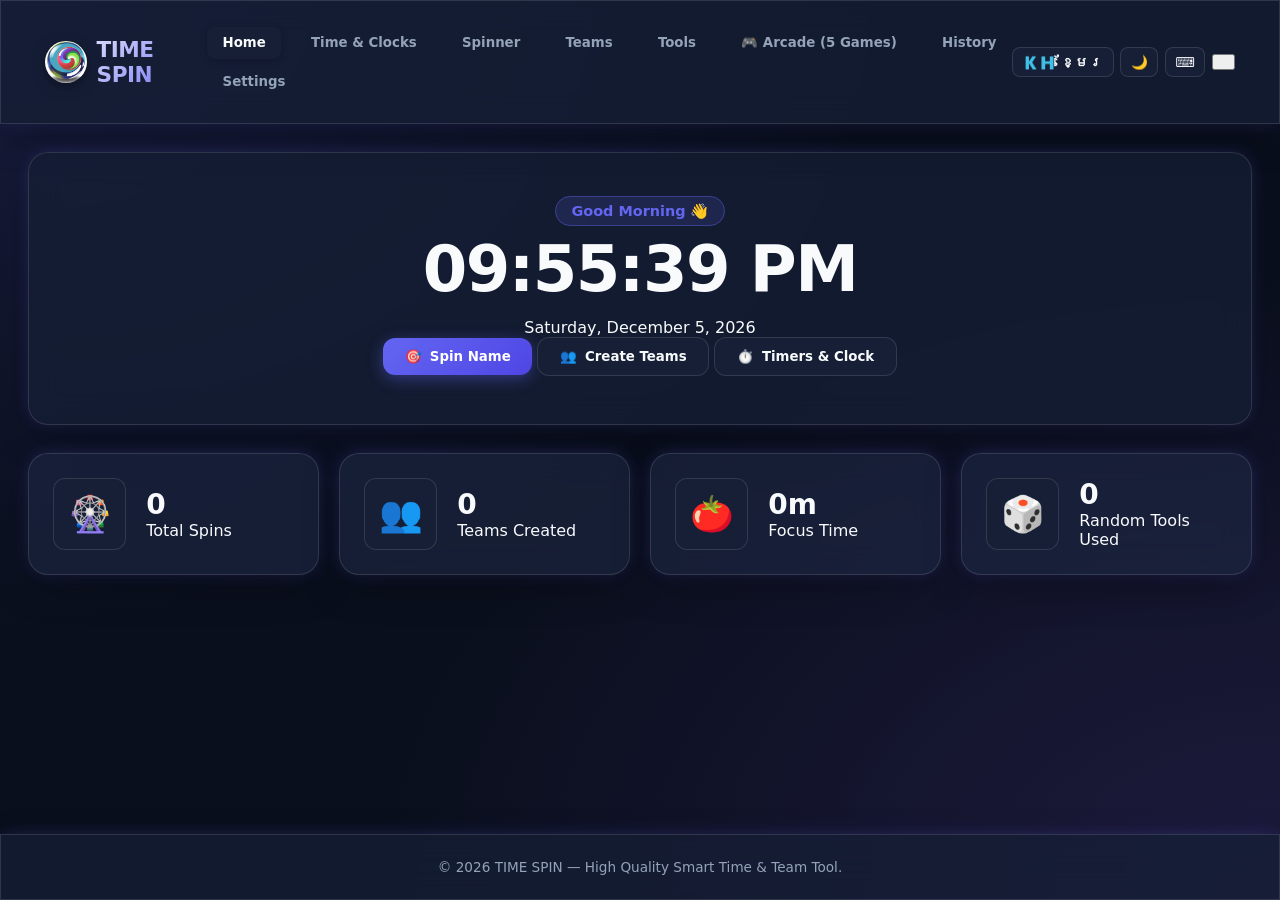
==== commit 20358d93: "icon" ====
--- a/index.html
+++ b/index.html
@@ -27,6 +27,9 @@
     <meta property="og:title" content="TIME SPIN">
     <meta property="og:description" content="Spin the wheel for fair team selection, random decision making, and smart time management.">
     <meta property="og:image" content="https://wheel-khm.vercel.app/logo.png">
+    <meta property="og:image:alt" content="TIME SPIN wheel logo">
+    <meta property="og:image:width" content="675">
+    <meta property="og:image:height" content="675">
     <meta property="og:site_name" content="TIME SPIN">
 
     <!-- Twitter Card -->
@@ -35,10 +38,11 @@
     <meta name="twitter:title" content="TIME SPIN">
     <meta name="twitter:description" content="Spin the wheel for fair team selection, random decision making, and smart time management.">
     <meta name="twitter:image" content="https://wheel-khm.vercel.app/logo.png">
+    <meta name="twitter:image:alt" content="TIME SPIN wheel logo">
 
     <!-- Favicon & Apple Touch Icon -->
-    <link rel="icon" href="logo.png" type="image/png">
-    <link rel="shortcut icon" href="logo.png" type="image/png">
+    <link rel="icon" href="favicon.svg" type="image/svg+xml">
+    <link rel="shortcut icon" href="favicon.svg" type="image/svg+xml">
     <link rel="apple-touch-icon" href="logo.png">
 
     <!-- Stylesheet -->
@@ -56,7 +60,11 @@
       "url": "https://wheel-khm.vercel.app/",
       "logo": {
         "@type": "ImageObject",
-        "url": "https://wheel-khm.vercel.app/logo.png"
+                "url": "https://wheel-khm.vercel.app/logo.png",
+                "contentUrl": "https://wheel-khm.vercel.app/logo.png",
+                "width": 675,
+                "height": 675,
+                "caption": "TIME SPIN wheel logo"
       }
     },
     {
@@ -80,7 +88,7 @@
     <header class="navbar glass">
         <div class="nav-container">
             <div class="logo">
-                <div class="logo-icon">⏳</div>
+                <img class="logo-icon" src="logo.png" alt="TIME SPIN wheel logo" width="42" height="42">
                 <span class="logo-text">TIME SPIN</span>
             </div>
 
@@ -93,7 +101,7 @@
                 <button class="nav-link" data-tab="games">🎮 Arcade (5 Games)</button>
                 <!-- <button class="nav-link" data-tab="games"><a href="./game/index.html"></a>🎮 Arcade</button> -->
 
-                <button class="nav-link" id="game"><a href="./game/index.html">Game</a></button>
+                <!-- <button class="nav-link" id="game"><a href="./game/index.html">Game</a></button> -->
                 <button class="nav-link" data-tab="history" data-i18n="nav_history">History</button>
                 <button class="nav-link" data-tab="settings" data-i18n="nav_settings">Settings</button>
             </nav>
--- a/style.css
+++ b/style.css
@@ -92,6 +92,15 @@
     background: linear-gradient(135deg, #fff 0%, var(--accent-color) 100%);
     -webkit-background-clip: text;
     -webkit-text-fill-color: transparent;
+}
+
+.logo-icon {
+    width: 42px;
+    height: 42px;
+    object-fit: cover;
+    border-radius: 50%;
+    box-shadow: 0 4px 14px rgba(0, 0, 0, 0.35);
+    flex-shrink: 0;
 }
 
 .nav-menu { display: flex; gap: 0.35rem; }
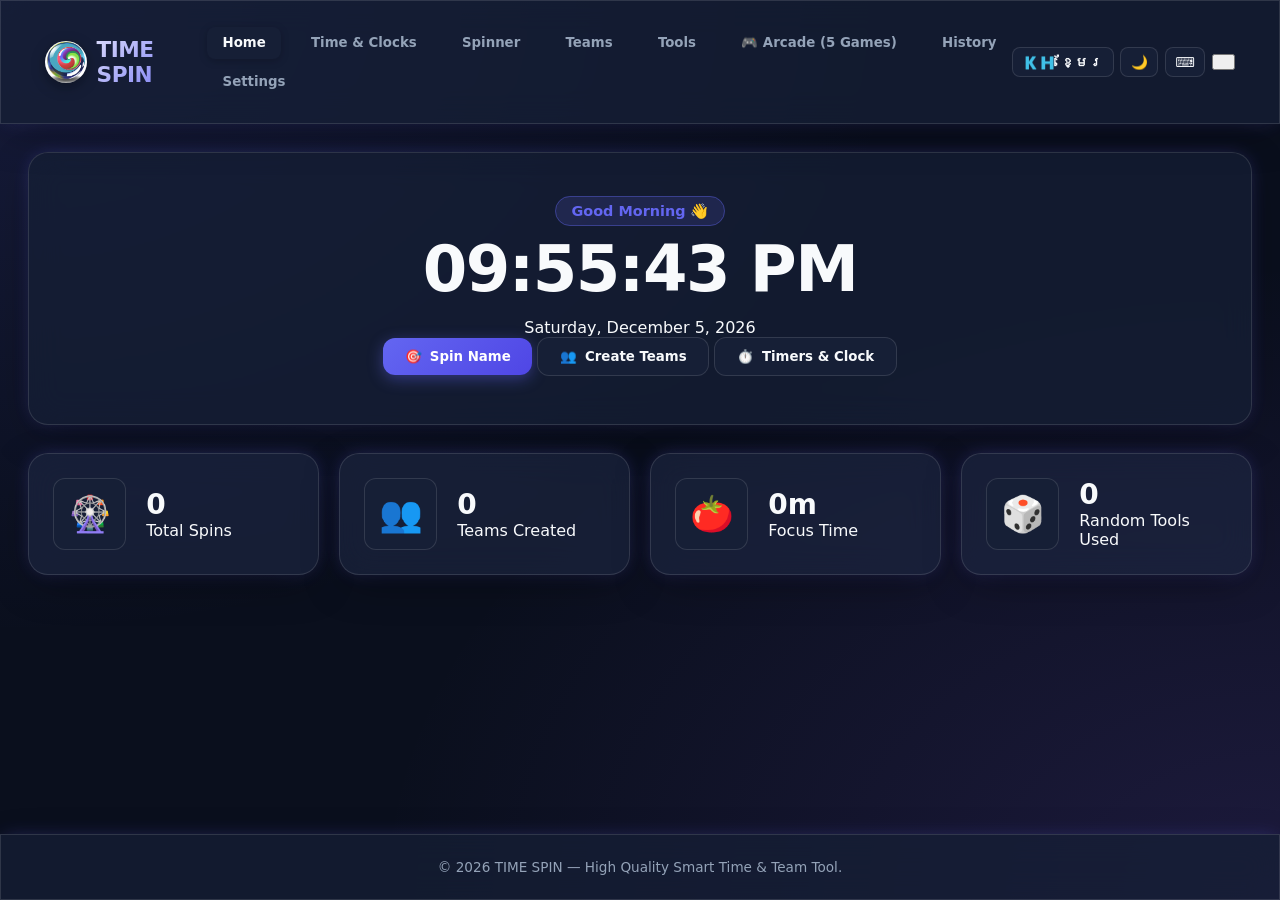
==== commit 7bd64c2a: "remove" ====
--- a/index.html
+++ b/index.html
@@ -300,10 +300,6 @@
 
                     <hr class="divider">
 
-                    <div class="toggle-control mb-1">
-                        <label for="removeWinnerToggle">Remove winner after spin</label>
-                        <input type="checkbox" id="removeWinnerToggle" class="custom-checkbox">
-                    </div>
                     <div class="toggle-control">
                         <label for="soundToggle">Sound effects</label>
                         <input type="checkbox" id="soundToggle" class="custom-checkbox" checked>
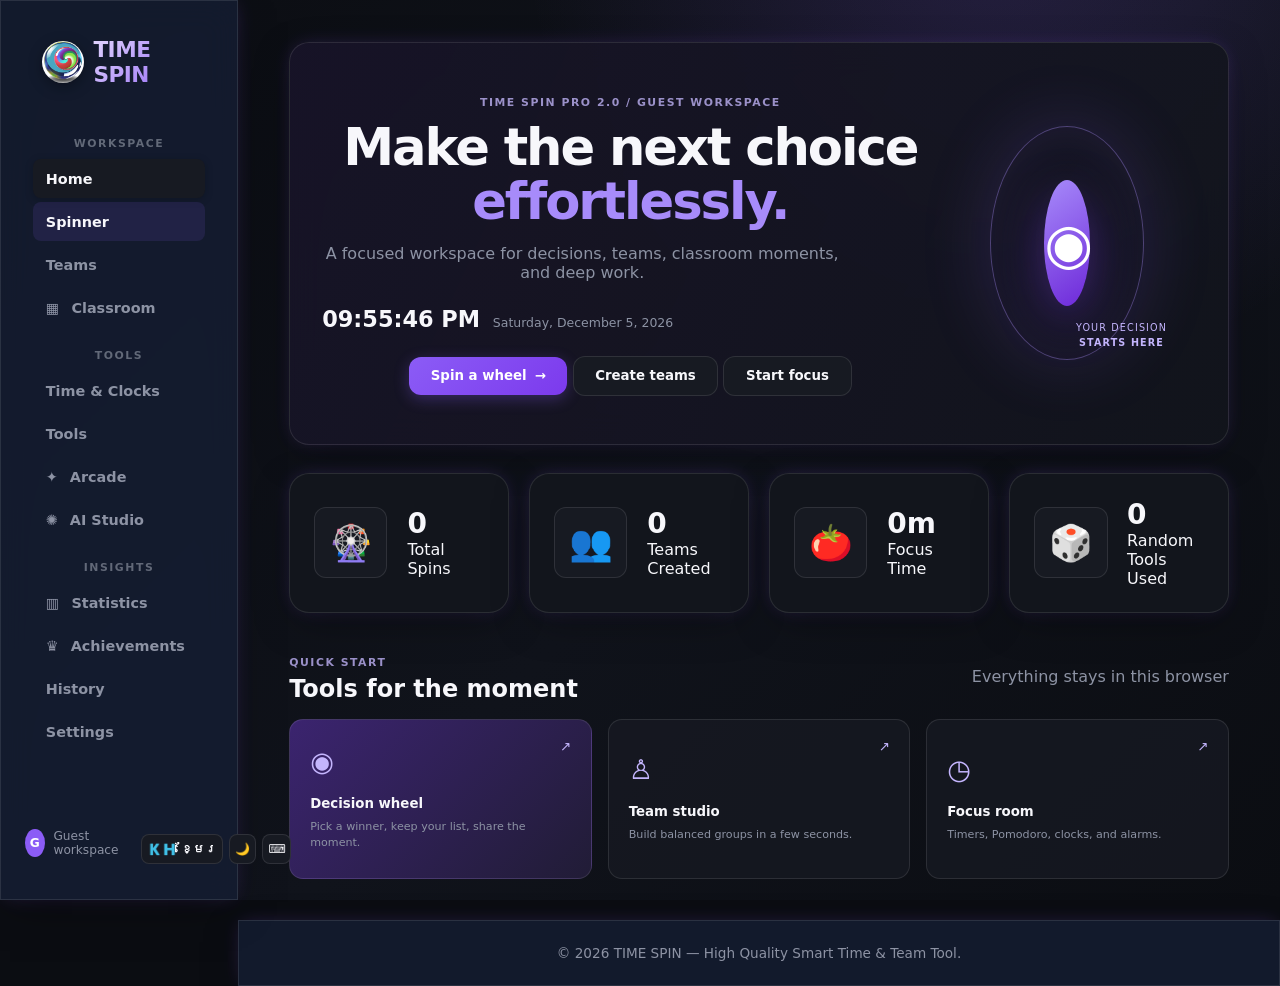
==== commit 77069390: "update" ====
--- a/index.html
+++ b/index.html
@@ -92,21 +92,26 @@
                 <span class="logo-text">TIME SPIN</span>
             </div>
 
-            <nav class="nav-menu" id="navMenu">
-                <button class="nav-link active" data-tab="home" data-i18n="nav_home">Home</button>
-                <button class="nav-link" data-tab="time" data-i18n="nav_time">Time & Clocks</button>
-                <button class="nav-link" data-tab="spinner" data-i18n="nav_spinner">Spinner</button>
-                <button class="nav-link" data-tab="teams" data-i18n="nav_teams">Teams</button>
-                <button class="nav-link" data-tab="tools" data-i18n="nav_tools">Tools</button>
-                <button class="nav-link" data-tab="games">🎮 Arcade (5 Games)</button>
-                <!-- <button class="nav-link" data-tab="games"><a href="./game/index.html"></a>🎮 Arcade</button> -->
-
-                <!-- <button class="nav-link" id="game"><a href="./game/index.html">Game</a></button> -->
-                <button class="nav-link" data-tab="history" data-i18n="nav_history">History</button>
-                <button class="nav-link" data-tab="settings" data-i18n="nav_settings">Settings</button>
+            <nav class="nav-menu" id="navMenu" aria-label="Primary navigation">
+                <div class="nav-section-label">WORKSPACE</div>
+                <button class="nav-link active" data-tab="home" data-i18n="nav_home">⌂ <span>Dashboard</span></button>
+                <button class="nav-link nav-link-feature" data-tab="spinner" data-i18n="nav_spinner">◉ <span>Wheel</span></button>
+                <button class="nav-link" data-tab="teams" data-i18n="nav_teams">♙ <span>Teams</span></button>
+                <button class="nav-link" data-tab="classroom">▦ <span>Classroom</span></button>
+                <div class="nav-section-label">TOOLS</div>
+                <button class="nav-link" data-tab="time" data-i18n="nav_time">◷ <span>Productivity</span></button>
+                <button class="nav-link" data-tab="tools" data-i18n="nav_tools">✣ <span>Random Tools</span></button>
+                <button class="nav-link" data-tab="games">✦ <span>Arcade</span></button>
+                <button class="nav-link" data-tab="ai">✺ <span>AI Studio</span></button>
+                <div class="nav-section-label">INSIGHTS</div>
+                <button class="nav-link" data-tab="statistics">▥ <span>Statistics</span></button>
+                <button class="nav-link" data-tab="achievements">♛ <span>Achievements</span></button>
+                <button class="nav-link" data-tab="history" data-i18n="nav_history">↺ <span>History</span></button>
+                <button class="nav-link" data-tab="settings" data-i18n="nav_settings">⚙ <span>Settings</span></button>
             </nav>
 
             <div class="nav-actions">
+                <div class="profile-chip"><span class="profile-avatar">G</span><span class="profile-name">Guest workspace</span></div>
                 <button class="icon-btn" id="langToggle" aria-label="Toggle Language">🇰🇭 ខ្មែរ</button>
                 <button class="icon-btn" id="themeToggle" aria-label="Toggle Theme">🌙</button>
                 <button class="icon-btn" id="shortcutHelpBtn" aria-label="Keyboard Shortcuts">⌨️</button>
@@ -122,17 +127,19 @@
 
         <!-- 1. HOME DASHBOARD -->
         <section id="tab-home" class="tab-page active">
-            <div class="hero-section glass">
+            <div class="hero-section glass dashboard-hero">
                 <div class="hero-content">
-                    <span class="greeting-badge" id="greetingText">Good Morning 👋</span>
-                    <h1 class="hero-time" id="heroTimeDisplay">00:00:00 AM</h1>
-                    <p class="hero-date" id="heroDateDisplay">Thursday, August 20, 2026</p>
+                    <span class="eyebrow">TIME SPIN PRO 2.0 / GUEST WORKSPACE</span>
+                    <h1 class="dashboard-title">Make the next choice <span>effortlessly.</span></h1>
+                    <p class="hero-description">A focused workspace for decisions, teams, classroom moments, and deep work.</p>
+                    <div class="hero-clock"><strong id="heroTimeDisplay">00:00:00 AM</strong><span id="heroDateDisplay">Thursday, August 20, 2026</span></div>
                     <div class="quick-actions">
-                        <button class="btn btn-primary" onclick="switchTab('spinner')">🎯 <span data-i18n="btn_spin">Spin Name</span></button>
-                        <button class="btn btn-secondary" onclick="switchTab('teams')">👥 <span data-i18n="btn_teams">Create Teams</span></button>
-                        <button class="btn btn-secondary" onclick="switchTab('time')">⏱️ <span data-i18n="btn_timer">Timers & Clock</span></button>
-                    </div>
-                </div>
+                        <button class="btn btn-primary" onclick="switchTab('spinner')">Spin a wheel <span>→</span></button>
+                        <button class="btn btn-secondary" onclick="switchTab('teams')">Create teams</button>
+                        <button class="btn btn-secondary" onclick="switchTab('time')">Start focus</button>
+                    </div>
+                </div>
+                <div class="hero-orbit"><div class="orbit-ring"></div><div class="orbit-core">◉</div><span class="orbit-label">YOUR DECISION<br><b>STARTS HERE</b></span></div>
             </div>
 
             <div class="grid-layout cols-4 mt-2">
@@ -164,6 +171,12 @@
                         <div class="stat-label" data-i18n="stat_random">Random Tools Used</div>
                     </div>
                 </div>
+            </div>
+            <div class="section-heading"><div><span class="eyebrow">QUICK START</span><h2>Tools for the moment</h2></div><span class="text-muted">Everything stays in this browser</span></div>
+            <div class="feature-grid">
+                <button class="feature-card feature-card-primary" onclick="switchTab('spinner')"><span class="feature-icon">◉</span><strong>Decision wheel</strong><small>Pick a winner, keep your list, share the moment.</small><span class="feature-arrow">↗</span></button>
+                <button class="feature-card" onclick="switchTab('teams')"><span class="feature-icon">♙</span><strong>Team studio</strong><small>Build balanced groups in a few seconds.</small><span class="feature-arrow">↗</span></button>
+                <button class="feature-card" onclick="switchTab('time')"><span class="feature-icon">◷</span><strong>Focus room</strong><small>Timers, Pomodoro, clocks, and alarms.</small><span class="feature-arrow">↗</span></button>
             </div>
         </section>
 
@@ -275,16 +288,18 @@
 
         <!-- 3. RANDOM NAME SPINNER -->
         <section id="tab-spinner" class="tab-page">
+            <div class="page-heading"><div><span class="eyebrow">WHEEL STUDIO</span><h1>Create a decision wheel</h1><p class="text-muted">Shape the list, set the rules, and let the room decide.</p></div><div class="page-actions"><button class="btn btn-secondary" onclick="saveCurrentWheel()">Save wheel</button><button class="btn btn-secondary" onclick="shareCurrentWheel()">Share</button><button class="btn btn-primary" onclick="togglePresentationMode()">Present</button></div></div>
             <div class="spinner-layout">
                 <div class="card glass flex-center flex-column wheel-wrapper">
                     <div class="wheel-pointer"></div>
                     <canvas id="wheelCanvas"></canvas>
+                    <div class="winner-strip" id="lastWinnerDisplay">Ready for a fair pick</div>
                     <button class="btn btn-primary btn-lg mt-1" id="spinBtn" onclick="spinWheel()">SPIN 🎯</button>
                 </div>
 
                 <div class="card glass control-panel">
                     <h3 data-i18n="participant_manager">Participants Manager</h3>
-                    <p class="text-muted text-sm mb-1">Enter names (one per line or separated by commas):</p>
+                    <p class="text-muted text-sm mb-1">One option per line. Your wheel is saved locally.</p>
                     <textarea id="namesInput" rows="8">Menghong
 Dara
 Sokha
@@ -304,6 +319,9 @@
                         <label for="soundToggle">Sound effects</label>
                         <input type="checkbox" id="soundToggle" class="custom-checkbox" checked>
                     </div>
+                    <div class="toggle-control"><label for="removeWinnerToggle">Remove winner after spin</label><input type="checkbox" id="removeWinnerToggle" class="custom-checkbox"></div>
+                    <div class="control-row"><label for="spinDuration">Spin duration</label><select id="spinDuration"><option value="3000">Fast · 3 sec</option><option value="4500" selected>Classic · 4.5 sec</option><option value="6500">Dramatic · 6.5 sec</option></select></div>
+                    <div class="saved-wheel-note" id="savedWheelNote">Guest mode · stored on this device</div>
                 </div>
             </div>
         </section>
@@ -436,6 +454,18 @@
             </div>
         </section>
 
+        <section id="tab-classroom" class="tab-page">
+            <div class="page-heading"><div><span class="eyebrow">CLASSROOM MODE</span><h1>One calm place for the room</h1><p class="text-muted">Keep students, activities, and time in sync.</p></div></div>
+            <div class="classroom-banner card glass"><div><span class="greeting-badge">ACTIVE CLASS</span><h2>Web A2027</h2><p class="text-muted">32 students · Today, 09:00–10:30</p></div><button class="btn btn-primary" onclick="switchTab('spinner')">Pick a student</button></div>
+            <div class="feature-grid classroom-actions"><button class="feature-card" onclick="switchTab('teams')"><span class="feature-icon">♙</span><strong>Create teams</strong><small>Make balanced groups for today's activity.</small></button><button class="feature-card" onclick="switchTab('time')"><span class="feature-icon">◷</span><strong>Class timer</strong><small>Keep transitions visible and predictable.</small></button><button class="feature-card" onclick="switchTab('tools')"><span class="feature-icon">✣</span><strong>Random question</strong><small>Turn participation into a shared game.</small></button></div>
+        </section>
+
+        <section id="tab-ai" class="tab-page"><div class="page-heading"><div><span class="eyebrow">AI STUDIO / DEMO</span><h1>Describe the decision you need</h1><p class="text-muted">A private, API-ready idea generator with a useful local fallback.</p></div></div><div class="ai-studio card glass"><textarea id="aiPrompt" rows="3" placeholder="Create a wheel for classroom activities"></textarea><button class="btn btn-primary" onclick="generateAiWheel()">Generate wheel ↗</button><div class="ai-result" id="aiResult"><span class="feature-icon">✺</span><p>Try “Cambodian food”, “weekend activities”, or “study topics”.</p></div></div></section>
+
+        <section id="tab-statistics" class="tab-page"><div class="page-heading"><div><span class="eyebrow">INSIGHTS</span><h1>Your activity, at a glance</h1><p class="text-muted">Useful signals from this device's local workspace.</p></div></div><div class="grid-layout cols-4 analytics-grid"><div class="card glass"><span class="eyebrow">SPINS</span><strong class="analytics-value" id="analyticsSpins">0</strong><span class="text-muted">Decision moments</span></div><div class="card glass"><span class="eyebrow">TEAMS</span><strong class="analytics-value" id="analyticsTeams">0</strong><span class="text-muted">Groups created</span></div><div class="card glass"><span class="eyebrow">FOCUS</span><strong class="analytics-value" id="analyticsFocus">0m</strong><span class="text-muted">Deep work logged</span></div><div class="card glass"><span class="eyebrow">TOOLS</span><strong class="analytics-value" id="analyticsRandom">0</strong><span class="text-muted">Random picks</span></div></div><div class="card glass activity-chart"><div class="section-heading"><h2>Weekly rhythm</h2><span class="text-muted">Local activity</span></div><div class="bar-chart"><i style="height:35%"></i><i style="height:55%"></i><i style="height:28%"></i><i style="height:82%"></i><i style="height:64%"></i><i style="height:45%"></i><i style="height:72%"></i></div><div class="chart-labels"><span>Mon</span><span>Tue</span><span>Wed</span><span>Thu</span><span>Fri</span><span>Sat</span><span>Sun</span></div></div></section>
+
+        <section id="tab-achievements" class="tab-page"><div class="page-heading"><div><span class="eyebrow">MOMENTUM</span><h1>Small wins add up</h1><p class="text-muted">Your workspace keeps the useful milestones close.</p></div></div><div class="level-card card glass"><div><span class="eyebrow">GUEST LEVEL</span><h2 id="achievementLevel">Level 1</h2><p class="text-muted">Keep making decisions and showing up.</p></div><div class="level-progress"><span id="achievementProgress">0 / 10 XP</span><div><i id="achievementBar"></i></div></div></div><div class="achievement-grid"><div class="achievement-item unlocked"><b>◉</b><strong>First spin</strong><small>Make your first decision.</small></div><div class="achievement-item"><b>♙</b><strong>Team master</strong><small>Create three teams.</small></div><div class="achievement-item"><b>◷</b><strong>Focus master</strong><small>Complete a focus session.</small></div></div></section>
+
     </main>
 
     <!-- FOOTER -->
--- a/style.css
+++ b/style.css
@@ -561,6 +561,11 @@
     .mole-grid { gap: 8px; }
 }
 
+@media (min-width: 641px) and (max-width: 992px) {
+    .navbar { position: fixed; min-height: 100vh; }
+    .nav-menu { display: flex !important; position: static !important; width: auto !important; padding: 0 !important; box-shadow: none !important; overflow-y: auto; max-height: calc(100vh - 150px); }
+}
+
 
 
 
@@ -619,4 +624,51 @@
     .nav-menu.open {
         display: flex !important;
     }
-}+}
+
+/* TIME SPIN PRO 2.0 product shell */
+:root {
+    --bg-primary: #0b0d12;
+    --bg-secondary: #171a22;
+    --bg-card: #12151c;
+    --accent-color: #8b5cf6;
+    --accent-hover: #7c3aed;
+    --accent-glow: rgba(139, 92, 246, 0.3);
+    --text-primary: #f7f7fb;
+    --text-muted: #8d93a4;
+    --border-color: rgba(255,255,255,0.1);
+}
+
+body { background-image: radial-gradient(circle at 78% -10%, rgba(139,92,246,.18), transparent 34%), linear-gradient(135deg, #0b0d12 0%, #10131b 55%, #0b0d12 100%); }
+.navbar { min-height: 100vh; width: 238px; position: fixed; left: 0; top: 0; padding: 1.5rem 1rem; border-right: 1px solid var(--border-color); border-radius: 0; display: block; }
+.nav-container { display: block; max-width: none; }
+.logo { margin: 0 .55rem 2rem; }
+.nav-menu { display: flex; flex-direction: column; gap: .25rem; }
+.nav-section-label { color: #626978; font-size: .68rem; font-weight: 800; letter-spacing: .14em; margin: 1.1rem .8rem .35rem; }
+.nav-link { display: flex; align-items: center; gap: .75rem; width: 100%; text-align: left; padding: .72rem .8rem; font-size: .9rem; }
+.nav-link:first-letter { color: var(--accent-color); }
+.nav-link-feature { background: rgba(139,92,246,.12); color: var(--text-primary); }
+.nav-actions { position: absolute; left: 1rem; right: 1rem; bottom: 1.25rem; display: flex; flex-wrap: wrap; }
+.profile-chip { display: flex; align-items: center; gap: .55rem; width: 100%; margin-bottom: .8rem; padding: .6rem .5rem; color: var(--text-muted); font-size: .76rem; }
+.profile-avatar { display: grid; place-items: center; width: 28px; height: 28px; border-radius: 50%; background: var(--accent-color); color: white; font-weight: 800; }
+.nav-actions .icon-btn { flex: 1; padding: .45rem .3rem; font-size: .75rem; }
+.hamburger { display: none; }
+.app-main { max-width: none; width: calc(100% - 238px); margin-left: 238px; padding: 2.6rem clamp(1.25rem, 4vw, 4rem); }
+.footer { width: calc(100% - 238px); margin-left: 238px; }
+.dashboard-hero { min-height: 330px; display: flex; align-items: center; justify-content: space-between; overflow: hidden; background: linear-gradient(115deg, rgba(24,20,40,.94), rgba(18,21,28,.9)); }
+.dashboard-title, .page-heading h1 { font-size: clamp(2rem, 4vw, 3.5rem); line-height: 1.05; letter-spacing: -.04em; margin: .7rem 0 1rem; }
+.dashboard-title span { color: #a78bfa; }
+.eyebrow { color: #9b91c9; font-size: .68rem; letter-spacing: .14em; font-weight: 800; }
+.hero-description { color: var(--text-muted); max-width: 520px; }
+.hero-clock { display: flex; align-items: baseline; gap: .8rem; margin: 1.5rem 0; color: var(--text-muted); }
+.hero-clock strong { color: var(--text-primary); font-size: 1.4rem; font-variant-numeric: tabular-nums; }
+.hero-clock span { font-size: .78rem; }.hero-orbit { position: relative; width: 250px; height: 250px; margin: 0 5%; }
+.orbit-ring { position: absolute; inset: 8px; border: 1px solid rgba(167,139,250,.4); border-radius: 50%; box-shadow: 0 0 70px rgba(139,92,246,.18), inset 0 0 50px rgba(139,92,246,.1); }
+.orbit-core { position: absolute; inset: 62px; display: grid; place-items: center; border-radius: 50%; background: linear-gradient(145deg,#a78bfa,#6d28d9); color: white; font-size: 3.5rem; box-shadow: 0 15px 50px rgba(124,58,237,.45); }
+.orbit-label { position: absolute; right: -15px; bottom: 18px; color: #c4b5fd; font-size: .6rem; letter-spacing: .12em; line-height: 1.5; }
+.section-heading, .page-heading, .page-actions { display: flex; align-items: center; justify-content: space-between; gap: 1rem; }.section-heading { margin: 2.4rem 0 1rem; }.section-heading h2 { margin-top: .3rem; }
+.feature-grid, .achievement-grid { display: grid; grid-template-columns: repeat(3, 1fr); gap: 1rem; }.feature-card { position: relative; min-height: 160px; text-align: left; padding: 1.25rem; color: var(--text-primary); background: rgba(23,26,34,.8); border: 1px solid var(--border-color); border-radius: 14px; cursor: pointer; transition: transform .2s, border-color .2s; }.feature-card:hover { transform: translateY(-3px); border-color: #8b5cf6; }.feature-card-primary { background: linear-gradient(135deg, #3b246f, #211c36); }.feature-icon { display: block; color: #c4b5fd; font-size: 1.7rem; margin-bottom: 1.2rem; }.feature-card strong, .feature-card small { display: block; }.feature-card small { color: var(--text-muted); margin-top: .5rem; line-height: 1.45; }.feature-arrow { position: absolute; top: 1.2rem; right: 1.2rem; color: #c4b5fd; }.page-heading { align-items: flex-end; margin-bottom: 2rem; }.page-heading h1 { font-size: clamp(2rem, 4vw, 3rem); margin-bottom: .5rem; }.page-actions { justify-content: flex-end; }.winner-strip { min-height: 25px; margin-top: .8rem; color: #c4b5fd; font-size: .8rem; font-weight: 700; }.control-row, .saved-wheel-note { margin-top: 1rem; }.control-row label { display:block; font-size: .8rem; color: var(--text-muted); margin-bottom: .35rem; }.saved-wheel-note { padding-top: 1rem; border-top: 1px solid var(--border-color); color: var(--text-muted); font-size: .75rem; }.classroom-banner, .level-card { display: flex; align-items: center; justify-content: space-between; gap: 1rem; }.classroom-banner h2 { margin: .7rem 0 .25rem; }.ai-studio { max-width: 760px; }.ai-studio .btn { margin-top: .8rem; }.ai-result { display: flex; gap: 1rem; align-items: center; margin-top: 1.5rem; padding: 1rem; background: var(--bg-secondary); border-radius: var(--radius-md); }.analytics-value { display: block; font-size: 2.4rem; margin: .7rem 0 .25rem; }.activity-chart { margin-top: 1.25rem; }.bar-chart { height: 190px; display: flex; align-items: end; gap: 1rem; padding: 1rem 2rem 0; border-bottom: 1px solid var(--border-color); }.bar-chart i { flex: 1; min-height: 8px; background: linear-gradient(#a78bfa,#6d28d9); border-radius: 5px 5px 0 0; }.chart-labels { display:flex; justify-content: space-around; color:var(--text-muted); font-size:.75rem; padding-top:.7rem; }.level-progress { width: min(320px, 45%); color: var(--text-muted); font-size: .8rem; }.level-progress div { height: 8px; margin-top: .7rem; background: var(--bg-secondary); border-radius: 8px; overflow:hidden; }.level-progress i { display:block; width: 22%; height:100%; background:#a78bfa; }.achievement-grid { grid-template-columns: repeat(3, 1fr); margin-top:1rem; }.achievement-item { display:flex; flex-direction:column; gap:.35rem; padding:1.25rem; border:1px solid var(--border-color); border-radius:12px; background:var(--bg-card); }.achievement-item b { color:#696f7f; font-size:1.8rem; }.achievement-item.unlocked b { color:#a78bfa; }.achievement-item small { color:var(--text-muted); }
+button:focus-visible, input:focus-visible, textarea:focus-visible, select:focus-visible { outline: 3px solid rgba(167,139,250,.65); outline-offset: 2px; }
+
+@media (max-width: 992px) { .navbar { width: 76px; padding: 1rem .55rem; }.logo { justify-content:center; margin:0 0 1.5rem; }.logo-text, .nav-link span, .nav-section-label, .profile-name { display:none; }.nav-link { justify-content:center; font-size:1.2rem; }.nav-actions { left:.55rem; right:.55rem; }.profile-chip { justify-content:center; }.nav-actions .icon-btn { font-size:.8rem; }.app-main { width: calc(100% - 76px); margin-left:76px; }.footer { width: calc(100% - 76px); margin-left:76px; } }
+@media (max-width: 640px) { .navbar { min-height: auto; width:100%; height:auto; position:sticky; padding:.65rem .8rem; }.nav-container { display:flex; align-items:center; }.logo { margin:0; justify-content:flex-start; }.logo-text { display:inline; }.nav-menu { display:none; }.nav-actions { position:static; margin-left:auto; flex-wrap:nowrap; align-items:center; }.profile-chip { display:none; }.nav-actions .icon-btn { flex:none; }.hamburger { display:block; }.app-main { width:100%; margin-left:0; padding:1.2rem .9rem 5rem; }.footer { width:100%; margin-left:0; }.dashboard-hero { min-height:0; padding:1.5rem; }.hero-orbit { display:none; }.hero-clock { flex-direction:column; gap:.25rem; }.feature-grid, .achievement-grid { grid-template-columns:1fr; }.section-heading, .page-heading, .classroom-banner, .level-card { align-items:flex-start; flex-direction:column; }.page-actions { width:100%; justify-content:flex-start; flex-wrap:wrap; }.spinner-layout { gap:1rem; }.wheel-wrapper { min-height:390px; }.bar-chart { gap:.45rem; padding-left:.5rem; padding-right:.5rem; } }
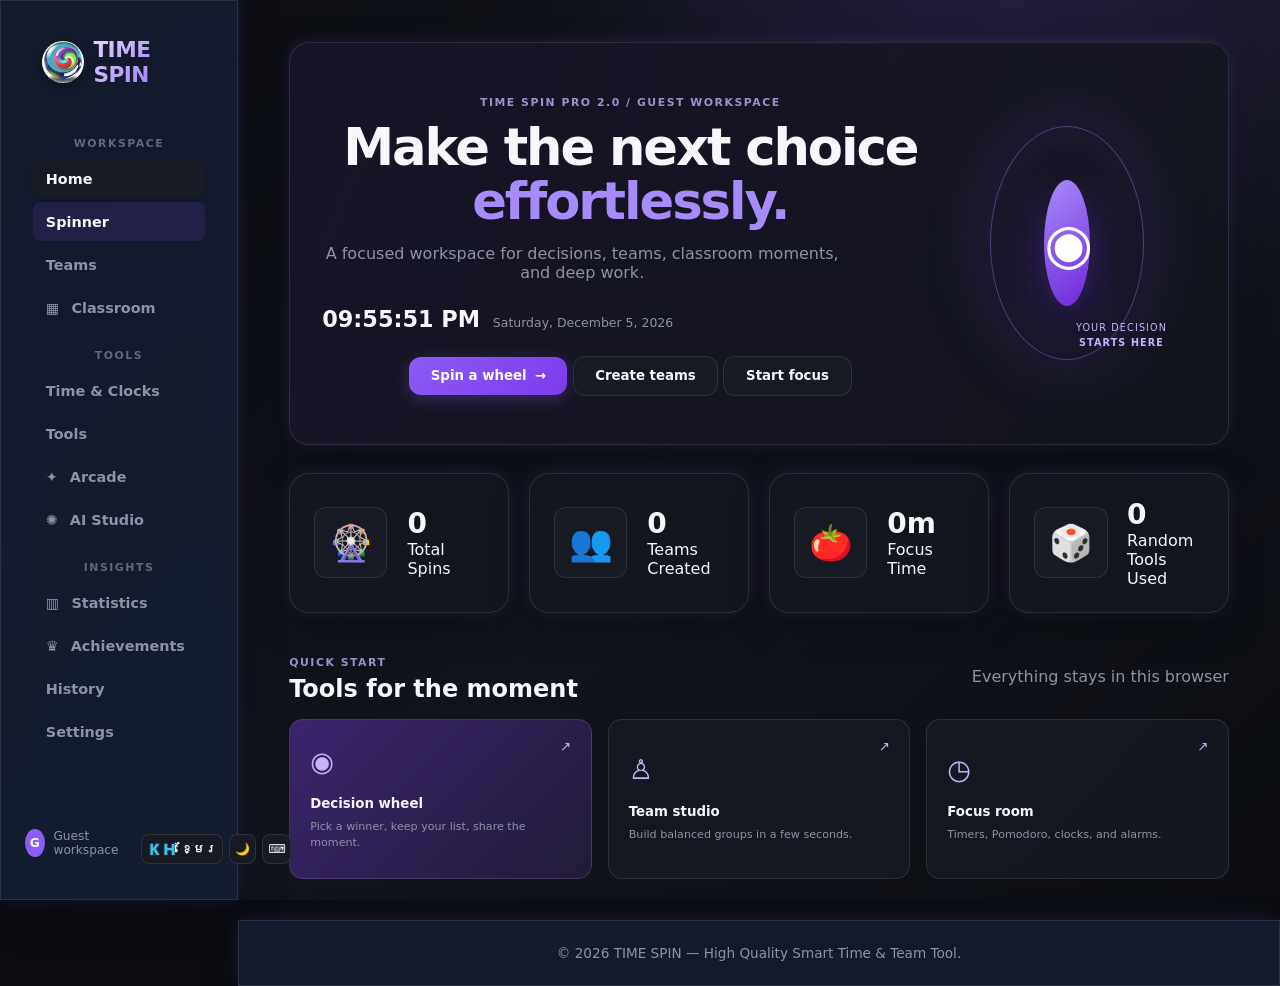
==== commit 28ef6a08: "Update index.html" ====
--- a/index.html
+++ b/index.html
@@ -289,40 +289,108 @@
         <!-- 3. RANDOM NAME SPINNER -->
         <section id="tab-spinner" class="tab-page">
             <div class="page-heading"><div><span class="eyebrow">WHEEL STUDIO</span><h1>Create a decision wheel</h1><p class="text-muted">Shape the list, set the rules, and let the room decide.</p></div><div class="page-actions"><button class="btn btn-secondary" onclick="saveCurrentWheel()">Save wheel</button><button class="btn btn-secondary" onclick="shareCurrentWheel()">Share</button><button class="btn btn-primary" onclick="togglePresentationMode()">Present</button></div></div>
-            <div class="spinner-layout">
-                <div class="card glass flex-center flex-column wheel-wrapper">
-                    <div class="wheel-pointer"></div>
-                    <canvas id="wheelCanvas"></canvas>
-                    <div class="winner-strip" id="lastWinnerDisplay">Ready for a fair pick</div>
-                    <button class="btn btn-primary btn-lg mt-1" id="spinBtn" onclick="spinWheel()">SPIN 🎯</button>
-                </div>
-
-                <div class="card glass control-panel">
-                    <h3 data-i18n="participant_manager">Participants Manager</h3>
-                    <p class="text-muted text-sm mb-1">One option per line. Your wheel is saved locally.</p>
-                    <textarea id="namesInput" rows="8">Menghong
+
+            <div class="subnav-tabs mb-2">
+                <button class="subtab-btn active" data-subtab="subtab-wheelstudio">🎡 Wheel Studio</button>
+                <button class="subtab-btn" data-subtab="subtab-quickspin">⚡ Quick Spin</button>
+            </div>
+
+            <div id="subtab-wheelstudio" class="subtab-content active">
+                <div class="spinner-layout">
+                    <div class="card glass flex-center flex-column wheel-wrapper">
+                        <div class="wheel-pointer"></div>
+                        <canvas id="wheelCanvas"></canvas>
+                        <div class="winner-strip" id="lastWinnerDisplay">Ready for a fair pick</div>
+                        <div class="wheel-spin-row">
+                            <button class="btn btn-primary btn-lg" id="spinBtn" onclick="startSpinSequence()">SPIN 🎯</button>
+                            <span class="text-muted text-sm">Press <kbd>Space</kbd> or <kbd>S</kbd> to spin</span>
+                        </div>
+                    </div>
+
+                    <div class="card glass control-panel">
+                        <div class="flex-between mb-1">
+                            <h3 data-i18n="participant_manager">Participants</h3>
+                            <span class="text-muted text-sm" id="entryCountLabel">0 active entries</span>
+                        </div>
+                        <div class="entry-list" id="entryList"></div>
+                        <div class="entry-toolbar">
+                            <button class="btn btn-sm btn-secondary" onclick="addEntryRow()">+ Add</button>
+                            <button class="btn btn-sm btn-secondary" onclick="openBulkImport()">Paste list</button>
+                            <button class="btn btn-sm btn-secondary" onclick="shuffleEntries()">Shuffle</button>
+                            <button class="btn btn-sm btn-secondary" onclick="sortEntries()">Sort A–Z</button>
+                            <button class="btn btn-sm btn-secondary" onclick="duplicateEntries()">Duplicate</button>
+                            <button class="btn btn-sm btn-danger" onclick="clearEntries()">Clear</button>
+                        </div>
+
+                        <hr class="divider">
+
+                        <div class="control-row"><label for="probMode">Probability</label>
+                            <select id="probMode" onchange="onWheelSettingChange()">
+                                <option value="equal">Equal chance</option>
+                                <option value="weighted">Weighted</option>
+                            </select>
+                        </div>
+                        <div class="control-row"><label for="winnersCount">Winners per spin</label>
+                            <input type="number" id="winnersCount" min="1" max="10" value="1">
+                        </div>
+                        <div class="toggle-control"><label for="removeWinnerToggle">Remove winner after spin</label><input type="checkbox" id="removeWinnerToggle" class="custom-checkbox"></div>
+                        <div class="toggle-control"><label for="allowDuplicateToggle">Allow duplicate winners</label><input type="checkbox" id="allowDuplicateToggle" class="custom-checkbox"></div>
+
+                        <div class="control-row"><label for="spinSpeed">Speed</label>
+                            <select id="spinSpeed" onchange="applySpeedPreset()">
+                                <option value="slow">Slow</option>
+                                <option value="normal" selected>Normal</option>
+                                <option value="fast">Fast</option>
+                                <option value="crazy">Crazy</option>
+                            </select>
+                        </div>
+                        <div class="control-row"><label for="spinDuration">Duration · <span id="spinDurationLabel">5s</span></label>
+                            <input type="range" id="spinDuration" min="1" max="60" value="5" oninput="onDurationSlide()">
+                        </div>
+                        <div class="control-row"><label for="countdownMode">Countdown</label>
+                            <select id="countdownMode">
+                                <option value="0">Off</option>
+                                <option value="3" selected>3 seconds</option>
+                                <option value="5">5 seconds</option>
+                                <option value="10">10 seconds</option>
+                            </select>
+                        </div>
+                        <div class="toggle-control"><label for="soundToggle">Sound effects</label><input type="checkbox" id="soundToggle" class="custom-checkbox" checked></div>
+
+                        <div class="saved-wheel-note" id="savedWheelNote">Guest mode · stored on this device</div>
+                    </div>
+                </div>
+            </div>
+
+            <div id="subtab-quickspin" class="subtab-content">
+                <div class="card glass max-w-600 text-center">
+                    <h3>⚡ Quick Spin</h3>
+                    <p class="text-muted text-sm mb-1">Paste a list, hit spin, get a winner. No setup needed.</p>
+                    <textarea id="quickSpinInput" rows="8" placeholder="Name 1
+Name 2
+Name 3
+Name 4"></textarea>
+                    <button class="btn btn-primary btn-lg mt-1" onclick="quickSpin()">🎡 SPIN</button>
+                    <div class="result-box mt-1" id="quickSpinResult">—</div>
+                </div>
+            </div>
+
+            <div class="modal-overlay" id="bulkImportModal">
+                <div class="modal-card glass">
+                    <h3>Paste your list</h3>
+                    <p class="text-muted text-sm">One entry per line, or comma-separated. This replaces current entries.</p>
+                    <textarea id="bulkImportText" rows="10" placeholder="Menghong
 Dara
-Sokha
-Vanna
-Rina
-Pheak
-Chan</textarea>
-                    
-                    <div class="flex-center gap-1 mb-1">
-                        <button class="btn btn-sm btn-secondary" onclick="shuffleNames()">Shuffle</button>
-                        <button class="btn btn-sm btn-danger" onclick="clearNames()">Clear</button>
-                    </div>
-
-                    <hr class="divider">
-
-                    <div class="toggle-control">
-                        <label for="soundToggle">Sound effects</label>
-                        <input type="checkbox" id="soundToggle" class="custom-checkbox" checked>
-                    </div>
-                    <div class="toggle-control"><label for="removeWinnerToggle">Remove winner after spin</label><input type="checkbox" id="removeWinnerToggle" class="custom-checkbox"></div>
-                    <div class="control-row"><label for="spinDuration">Spin duration</label><select id="spinDuration"><option value="3000">Fast · 3 sec</option><option value="4500" selected>Classic · 4.5 sec</option><option value="6500">Dramatic · 6.5 sec</option></select></div>
-                    <div class="saved-wheel-note" id="savedWheelNote">Guest mode · stored on this device</div>
-                </div>
+Sokha"></textarea>
+                    <div class="flex-center gap-1 mt-2">
+                        <button class="btn btn-secondary" onclick="closeBulkImport()">Cancel</button>
+                        <button class="btn btn-primary" onclick="applyBulkImport()">Import</button>
+                    </div>
+                </div>
+            </div>
+
+            <div class="modal-overlay" id="countdownOverlay">
+                <div class="countdown-number" id="countdownNumber">3</div>
             </div>
         </section>
 
@@ -478,8 +546,11 @@
         <div class="modal-card glass text-center">
             <h2>🎉 CONGRATULATIONS! 🎉</h2>
             <div class="winner-name-display" id="modalWinnerName">Winner Name</div>
+            <div class="winner-extra-list" id="modalWinnerExtra"></div>
             <p>has been randomly selected!</p>
             <div class="flex-center gap-1 mt-2">
+                <button class="btn btn-secondary" onclick="spinAgainFromModal()">Spin Again</button>
+                <button class="btn btn-secondary" id="modalRemoveBtn" onclick="removeWinnerFromModal()">Remove Winner</button>
                 <button class="btn btn-primary" onclick="closeWinnerModal()">Close</button>
             </div>
         </div>
@@ -490,15 +561,20 @@
         <div class="modal-card glass">
             <h3>⌨️ Keyboard Shortcuts</h3>
             <ul class="shortcut-list">
-                <li><kbd>Space</kbd> Start / Pause Active Timer</li>
-                <li><kbd>S</kbd> Spin Wheel</li>
-                <li><kbd>Esc</kbd> Close Modals</li>
+                <li><kbd>Space</kbd> / <kbd>S</kbd> Spin the wheel (or start/pause active timer)</li>
+                <li><kbd>W</kbd> Go to Wheel</li>
+                <li><kbd>T</kbd> Go to Time Center</li>
+                <li><kbd>F</kbd> Toggle presentation / fullscreen</li>
+                <li><kbd>Esc</kbd> Close modals / exit presentation</li>
             </ul>
             <div class="text-center mt-2">
                 <button class="btn btn-secondary" onclick="closeShortcutsModal()">Close</button>
             </div>
         </div>
     </div>
+
+    <!-- TOAST CONTAINER -->
+    <div class="toast-container" id="toastContainer"></div>
 
 
    
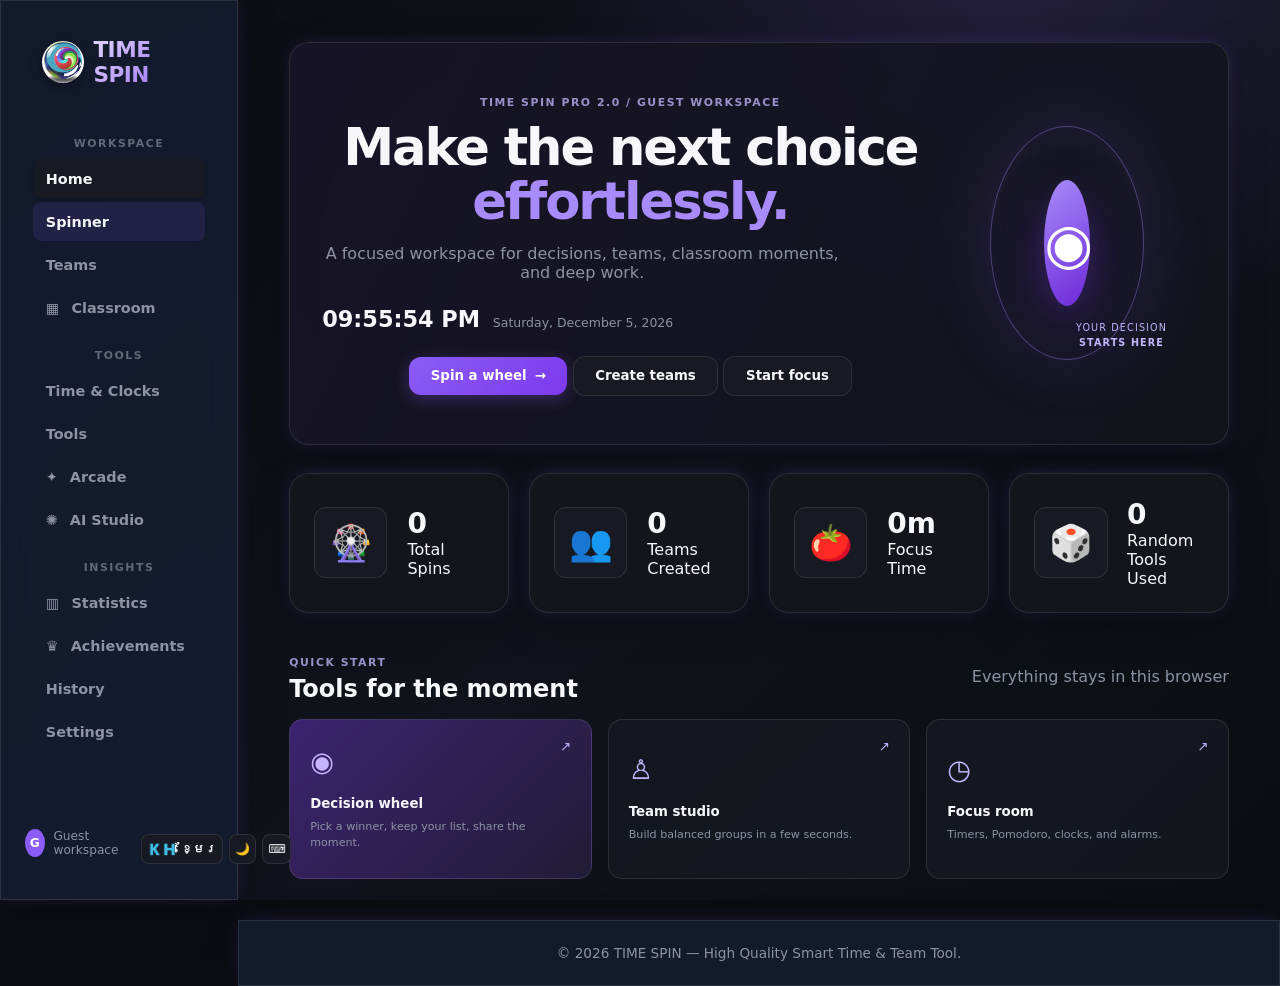
==== commit 02ee6b4e: "Update index.html" ====
--- a/index.html
+++ b/index.html
@@ -5,16 +5,16 @@
     <meta name="viewport" content="width=device-width, initial-scale=1.0">
 
     <!-- Primary Search Engine Meta Tags -->
-    <title>TIME SPIN PRO</title>
-    <meta name="title" content="TIME SPIN PRO">
-
-    <meta property="og:title" content="TIME SPIN PRO">
-    <meta name="twitter:title" content="TIME SPIN PRO">
+    <title>Menghong Wheel</title>
+    <meta name="title" content="Menghong Wheel | Random Picker & Time Management Tool">
+
+    <meta property="og:title" content="Menghong Wheel - TIME SPIN PRO">
+    <meta name="twitter:title" content="Menghong Wheel - TIME SPIN PRO">
     
-    <meta name="description" content="Spin the wheel for fair team selection, random decision making, and smart time management. Fast, interactive, and free web tool for teams.">
-    <meta name="keywords" content="time spin, spinner wheel, random team generator, picker wheel, team decision tool, smart time tool">
+    <meta name="description" content="Menghong Wheel (TIME SPIN PRO) is a fast, interactive spinner wheel for fair team selection, random decision making, and smart time management.">
+    <meta name="keywords" content="Menghong Wheel, menghong wheel spinner, menghong spinner, time spin pro, spinner wheel, random team generator, picker wheel, team decision tool, smart time tool">
     <meta name="robots" content="index, follow">
-    <meta name="author" content="TIME SPIN">
+    <meta name="author" content="Menghong Wheel">
     <link rel="canonical" href="https://wheel-khm.vercel.app/">
 
     <!-- Google Verification -->
@@ -24,21 +24,21 @@
     <!-- Open Graph / Facebook (Shows Logo & Banner on Link Shares) -->
     <meta property="og:type" content="website">
     <meta property="og:url" content="https://wheel-khm.vercel.app/">
-    <meta property="og:title" content="TIME SPIN">
-    <meta property="og:description" content="Spin the wheel for fair team selection, random decision making, and smart time management.">
+    <meta property="og:title" content="Menghong Wheel - TIME SPIN PRO">
+    <meta property="og:description" content="Menghong Wheel is a fast, interactive spinner wheel for fair team selection, random decision making, and smart time management.">
     <meta property="og:image" content="https://wheel-khm.vercel.app/logo.png">
-    <meta property="og:image:alt" content="TIME SPIN wheel logo">
+    <meta property="og:image:alt" content="Menghong Wheel logo">
     <meta property="og:image:width" content="675">
     <meta property="og:image:height" content="675">
-    <meta property="og:site_name" content="TIME SPIN">
+    <meta property="og:site_name" content="Menghong Wheel">
 
     <!-- Twitter Card -->
     <meta name="twitter:card" content="summary_large_image">
     <meta name="twitter:url" content="https://wheel-khm.vercel.app/">
-    <meta name="twitter:title" content="TIME SPIN">
-    <meta name="twitter:description" content="Spin the wheel for fair team selection, random decision making, and smart time management.">
+    <meta name="twitter:title" content="Menghong Wheel - TIME SPIN PRO">
+    <meta name="twitter:description" content="Menghong Wheel is a fast, interactive spinner wheel for fair team selection, random decision making, and smart time management.">
     <meta name="twitter:image" content="https://wheel-khm.vercel.app/logo.png">
-    <meta name="twitter:image:alt" content="TIME SPIN wheel logo">
+    <meta name="twitter:image:alt" content="Menghong Wheel logo">
 
     <!-- Favicon & Apple Touch Icon -->
     <link rel="icon" href="favicon.svg" type="image/svg+xml">
@@ -56,25 +56,27 @@
     {
       "@type": "Organization",
       "@id": "https://wheel-khm.vercel.app/#organization",
-      "name": "TIME SPIN PRO",
+      "name": "Menghong Wheel",
+      "alternateName": "TIME SPIN PRO",
       "url": "https://wheel-khm.vercel.app/",
       "logo": {
         "@type": "ImageObject",
-                "url": "https://wheel-khm.vercel.app/logo.png",
-                "contentUrl": "https://wheel-khm.vercel.app/logo.png",
-                "width": 675,
-                "height": 675,
-                "caption": "TIME SPIN wheel logo"
+        "url": "https://wheel-khm.vercel.app/logo.png",
+        "contentUrl": "https://wheel-khm.vercel.app/logo.png",
+        "width": 675,
+        "height": 675,
+        "caption": "Menghong Wheel logo"
       }
     },
     {
       "@type": "WebApplication",
       "@id": "https://wheel-khm.vercel.app/#webapp",
       "url": "https://wheel-khm.vercel.app/",
-      "name": "TIME SPIN PRO",
+      "name": "Menghong Wheel",
+      "alternateName": "TIME SPIN PRO",
       "applicationCategory": "UtilityApplication",
       "operatingSystem": "All",
-      "description": "Interactive wheel tool for time management, random selection, and team coordination."
+      "description": "Menghong Wheel is an interactive spinner wheel tool for time management, random selection, and team coordination."
     }
   ]
 }
--- a/style.css
+++ b/style.css
@@ -671,4 +671,47 @@
 button:focus-visible, input:focus-visible, textarea:focus-visible, select:focus-visible { outline: 3px solid rgba(167,139,250,.65); outline-offset: 2px; }
 
 @media (max-width: 992px) { .navbar { width: 76px; padding: 1rem .55rem; }.logo { justify-content:center; margin:0 0 1.5rem; }.logo-text, .nav-link span, .nav-section-label, .profile-name { display:none; }.nav-link { justify-content:center; font-size:1.2rem; }.nav-actions { left:.55rem; right:.55rem; }.profile-chip { justify-content:center; }.nav-actions .icon-btn { font-size:.8rem; }.app-main { width: calc(100% - 76px); margin-left:76px; }.footer { width: calc(100% - 76px); margin-left:76px; } }
-@media (max-width: 640px) { .navbar { min-height: auto; width:100%; height:auto; position:sticky; padding:.65rem .8rem; }.nav-container { display:flex; align-items:center; }.logo { margin:0; justify-content:flex-start; }.logo-text { display:inline; }.nav-menu { display:none; }.nav-actions { position:static; margin-left:auto; flex-wrap:nowrap; align-items:center; }.profile-chip { display:none; }.nav-actions .icon-btn { flex:none; }.hamburger { display:block; }.app-main { width:100%; margin-left:0; padding:1.2rem .9rem 5rem; }.footer { width:100%; margin-left:0; }.dashboard-hero { min-height:0; padding:1.5rem; }.hero-orbit { display:none; }.hero-clock { flex-direction:column; gap:.25rem; }.feature-grid, .achievement-grid { grid-template-columns:1fr; }.section-heading, .page-heading, .classroom-banner, .level-card { align-items:flex-start; flex-direction:column; }.page-actions { width:100%; justify-content:flex-start; flex-wrap:wrap; }.spinner-layout { gap:1rem; }.wheel-wrapper { min-height:390px; }.bar-chart { gap:.45rem; padding-left:.5rem; padding-right:.5rem; } }+@media (max-width: 640px) { .navbar { min-height: auto; width:100%; height:auto; position:sticky; padding:.65rem .8rem; }.nav-container { display:flex; align-items:center; }.logo { margin:0; justify-content:flex-start; }.logo-text { display:inline; }.nav-menu { display:none; }.nav-actions { position:static; margin-left:auto; flex-wrap:nowrap; align-items:center; }.profile-chip { display:none; }.nav-actions .icon-btn { flex:none; }.hamburger { display:block; }.app-main { width:100%; margin-left:0; padding:1.2rem .9rem 5rem; }.footer { width:100%; margin-left:0; }.dashboard-hero { min-height:0; padding:1.5rem; }.hero-orbit { display:none; }.hero-clock { flex-direction:column; gap:.25rem; }.feature-grid, .achievement-grid { grid-template-columns:1fr; }.section-heading, .page-heading, .classroom-banner, .level-card { align-items:flex-start; flex-direction:column; }.page-actions { width:100%; justify-content:flex-start; flex-wrap:wrap; }.spinner-layout { gap:1rem; }.wheel-wrapper { min-height:390px; }.bar-chart { gap:.45rem; padding-left:.5rem; padding-right:.5rem; } }
+/* --- WHEEL STUDIO PHASE 1 ADDITIONS --- */
+.wheel-spin-row { display: flex; flex-direction: column; align-items: center; gap: .5rem; margin-top: .75rem; }
+.wheel-spin-row kbd { background: var(--bg-secondary); border: 1px solid var(--border-color); border-radius: 4px; padding: .05rem .4rem; font-size: .75rem; }
+
+.entry-list { max-height: 320px; overflow-y: auto; display: flex; flex-direction: column; gap: .5rem; padding-right: .25rem; }
+.entry-row { display: grid; grid-template-columns: 32px 1fr auto auto auto; align-items: center; gap: .5rem; background: var(--bg-secondary); border: 1px solid var(--border-color); border-radius: var(--radius-sm); padding: .4rem .5rem; }
+.entry-row.entry-disabled { opacity: .45; }
+.entry-row .entry-color { width: 30px; height: 30px; padding: 0; border: none; border-radius: 8px; background: none; cursor: pointer; }
+.entry-row .entry-text { border: none; background: transparent; color: var(--text-primary); font-size: .9rem; padding: .3rem; min-width: 0; }
+.entry-row .entry-text:focus { outline: 2px solid var(--accent-color); border-radius: 4px; }
+.entry-row .entry-weight { width: 52px; border: 1px solid var(--border-color); border-radius: 6px; background: var(--bg-primary); color: var(--text-primary); padding: .25rem; font-size: .8rem; }
+.entry-row .entry-enable { accent-color: var(--accent-color); width: 18px; height: 18px; cursor: pointer; }
+.entry-row .entry-delete { background: none; border: none; color: var(--text-muted); cursor: pointer; font-size: .95rem; padding: .2rem .4rem; border-radius: 6px; }
+.entry-row .entry-delete:hover { color: #ef4444; background: rgba(239,68,68,.1); }
+.entry-toolbar { display: flex; flex-wrap: wrap; gap: .5rem; margin-top: .85rem; }
+
+.winner-extra-list { display: flex; flex-wrap: wrap; gap: .4rem; justify-content: center; margin: -.5rem 0 .75rem; }
+.winner-chip { background: var(--bg-secondary); border: 1px solid var(--border-color); border-radius: 999px; padding: .25rem .8rem; font-size: .85rem; color: var(--text-primary); }
+
+#countdownOverlay .countdown-number { font-size: 8rem; font-weight: 900; color: #fff; text-shadow: 0 0 40px var(--accent-glow); }
+
+/* Toasts */
+.toast-container { position: fixed; bottom: 1.5rem; left: 50%; transform: translateX(-50%); z-index: 2000; display: flex; flex-direction: column; gap: .5rem; align-items: center; pointer-events: none; }
+.toast { background: var(--bg-secondary); border: 1px solid var(--border-color); color: var(--text-primary); padding: .7rem 1.2rem; border-radius: var(--radius-md); box-shadow: 0 10px 30px rgba(0,0,0,.35); font-size: .85rem; opacity: 0; transform: translateY(12px); transition: opacity .25s ease, transform .25s ease; }
+.toast.show { opacity: 1; transform: translateY(0); }
+
+/* Presentation mode */
+body.presentation-mode .navbar,
+body.presentation-mode .footer,
+body.presentation-mode .page-heading,
+body.presentation-mode .control-panel,
+body.presentation-mode .subnav-tabs { display: none !important; }
+body.presentation-mode .app-main { width: 100%; margin-left: 0; padding: 2rem; display: flex; align-items: center; justify-content: center; min-height: 100vh; }
+body.presentation-mode .tab-page { display: none; }
+body.presentation-mode #tab-spinner.active { display: block; width: 100%; }
+body.presentation-mode .spinner-layout { grid-template-columns: 1fr; justify-items: center; }
+body.presentation-mode .wheel-wrapper { min-height: 0; }
+body.presentation-mode #wheelCanvas { width: min(70vh, 640px); height: min(70vh, 640px); }
+body.presentation-mode .btn-lg { font-size: 1.2rem; padding: 1rem 2.4rem; }
+
+@media (max-width: 640px) {
+  .entry-row { grid-template-columns: 26px 1fr auto auto; }
+}
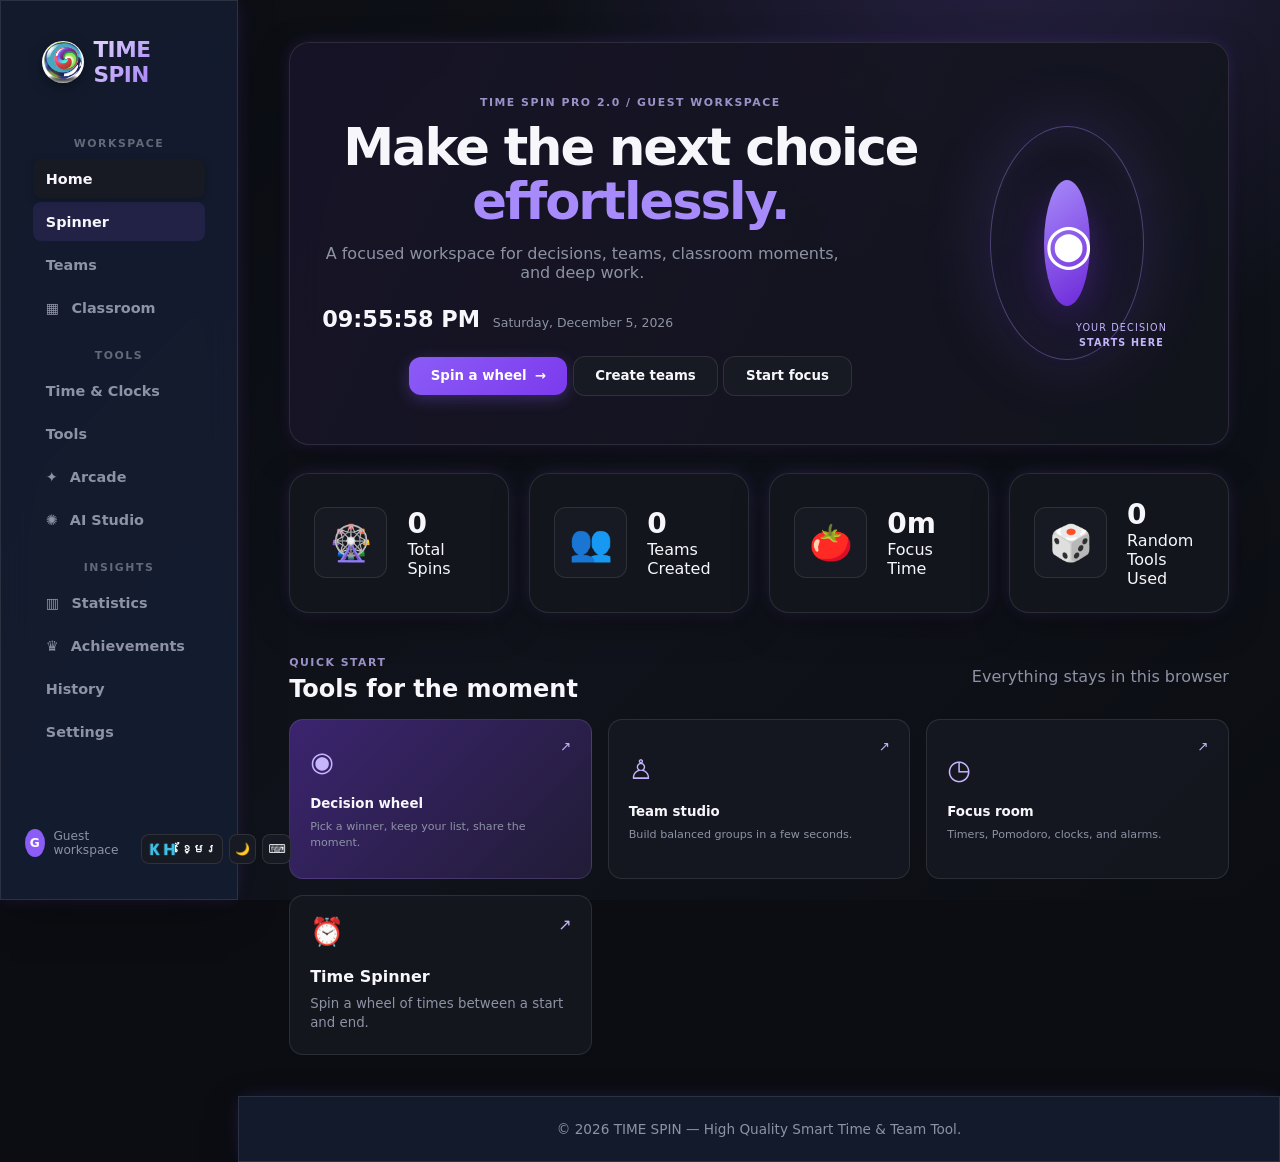
==== commit da4fffc9: "good" ====
--- a/index.html
+++ b/index.html
@@ -179,6 +179,7 @@
                 <button class="feature-card feature-card-primary" onclick="switchTab('spinner')"><span class="feature-icon">◉</span><strong>Decision wheel</strong><small>Pick a winner, keep your list, share the moment.</small><span class="feature-arrow">↗</span></button>
                 <button class="feature-card" onclick="switchTab('teams')"><span class="feature-icon">♙</span><strong>Team studio</strong><small>Build balanced groups in a few seconds.</small><span class="feature-arrow">↗</span></button>
                 <button class="feature-card" onclick="switchTab('time')"><span class="feature-icon">◷</span><strong>Focus room</strong><small>Timers, Pomodoro, clocks, and alarms.</small><span class="feature-arrow">↗</span></button>
+                <a class="feature-card" href="time-spinner.html"><span class="feature-icon">⏰</span><strong>Time Spinner</strong><small>Spin a wheel of times between a start and end.</small><span class="feature-arrow">↗</span></a>
             </div>
         </section>
 
@@ -446,6 +447,11 @@
         <section id="tab-tools" class="tab-page">
             <div class="grid-layout cols-3">
                 <div class="card glass text-center">
+                    <h3>⏰ Time Spinner</h3>
+                    <p class="text-muted text-sm mb-1">Set a start/end time and interval, then spin for a random time slot.</p>
+                    <a class="btn btn-primary" href="time-spinner.html">Open Time Spinner ↗</a>
+                </div>
+                <div class="card glass text-center">
                     <h3 data-i18n="tool_coin">Coin Flip</h3>
                     <div class="coin-container">
                         <div class="coin" id="coinElem">
--- a/style.css
+++ b/style.css
@@ -1,3 +1,4 @@
+
 /* --- TIME SPIN ULTRA-HIGH QUALITY STYLESHEET --- */
 
 :root {
